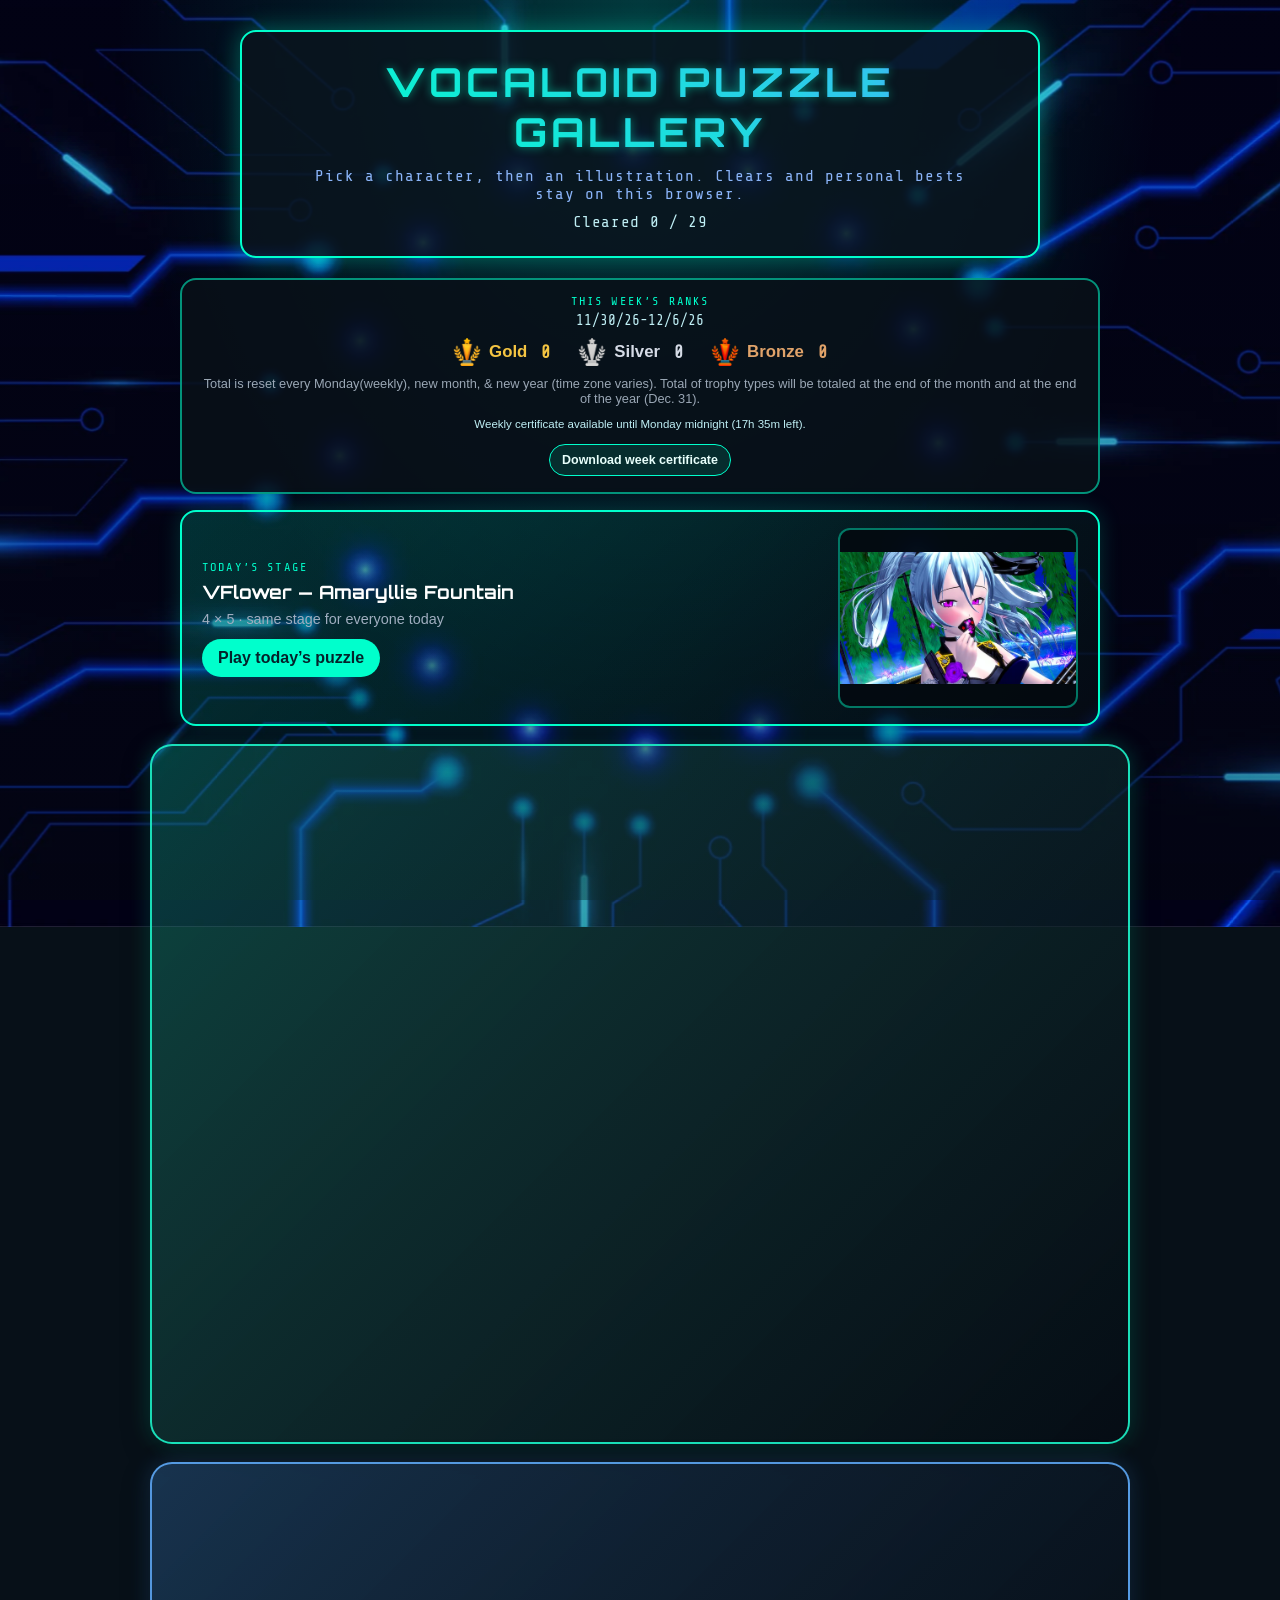
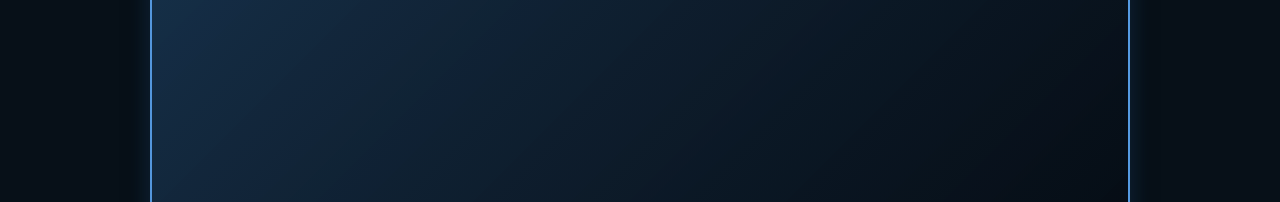
==== index.html @ 1010219e "Use square grid buttons and smaller inline rank trophies. Grid Settings is 3x3 through 8x8 only. Ran" ====
<!DOCTYPE html>
<html lang="en">
<head>
    <meta charset="UTF-8">
    <meta name="viewport" content="width=device-width, initial-scale=1.0">
    <title>Vocaloid Puzzle Gallery</title>
    <link rel="stylesheet" href="style_sheet.css?v=grid1">
    <link rel="preload" as="image" href="BG-themes/miku-original.webp">
    <link rel="preload" as="image" href="icons/trophy-gold.png">
</head>
<body class="gallery-page">
    <div id="bgImageLayerA" class="bg-image-layer active" style="background-image:url('BG-themes/miku-original.webp')"></div>
    <div id="bgImageLayerB" class="bg-image-layer"></div>
    <div class="bg-wash" aria-hidden="true"></div>


    <header>
        <h1>VOCALOID PUZZLE GALLERY</h1>
        <p>Pick a character, then an illustration. Clears and personal bests stay on this browser.</p>
        <p id="gallery-progress" class="gallery-progress">Cleared 0 / 29</p>
    </header>

    <section id="week-tally" class="week-tally" aria-label="This week's trophy collection">
        <p class="week-tally-kicker">This week’s ranks</p>
        <p id="week-tally-range" class="week-tally-range"></p>
        <ul class="week-tally-row">
            <li class="rank-row-gold"><img class="trophy-icon week-trophy" src="icons/trophy-gold.png?v=crop2" width="28" height="28" alt=""> Gold <strong id="week-gold">0</strong></li>
            <li class="rank-row-silver"><img class="trophy-icon week-trophy" src="icons/trophy-silver.png?v=crop2" width="28" height="28" alt=""> Silver <strong id="week-silver">0</strong></li>
            <li class="rank-row-bronze"><img class="trophy-icon week-trophy" src="icons/trophy-bronze.png?v=crop2" width="28" height="28" alt=""> Bronze <strong id="week-bronze">0</strong></li>
        </ul>
        <p class="week-tally-reset">Total is reset every Monday(weekly), new month, & new year (time zone varies). Total of trophy types will be totaled at the end of the month and at the end of the year (Dec. 31).</p>
        <div id="week-tally-notices" class="rank-notices"></div>
        <div id="week-tally-downloads" class="rank-downloads"></div>
    </section>

    <section id="daily-stage" class="daily-stage" aria-label="Today's featured puzzle">
        <div class="daily-copy">
            <p class="daily-kicker">Today’s stage</p>
            <h2 id="daily-title">Loading…</h2>
            <p id="daily-meta" class="daily-meta"></p>
            <a id="daily-play" class="daily-play" href="#">Play today’s puzzle</a>
        </div>
        <div class="daily-art-wrap">
            <img id="daily-art" class="daily-art" alt="Today’s featured illustration">
        </div>
    </section>

    <main class="character-roster">

        <article class="character-panel theme-miku-original">
            <div class="character-box miku-original-card">
                <div class="card-title">Hatsune Miku</div>
            </div>
            <div class="thumbnail-row">
                <a data-preview="previews/Hatsune-Miku__Hatsune-Miku-images__Cyber-Miku-Revamped2-1.webp" href="workspace_template.html?char=miku-original&puzzle=Cyber-Miku-Revamped2-1.jpg" class="thumb-link">
                    <img src="thumbs/Hatsune-Miku__Hatsune-Miku-images__Cyber-Miku-Revamped2-1.webp" loading="lazy" decoding="async" alt="Cyber Miku Bike" class="thumb-img">
                </a>
                <a data-preview="previews/Hatsune-Miku__Hatsune-Miku-images__Cyber_Miku-Weapon_Engage.webp" href="workspace_template.html?char=miku-original&puzzle=Cyber_Miku-Weapon_Engage.jpg" class="thumb-link">
                    <img src="thumbs/Hatsune-Miku__Hatsune-Miku-images__Cyber_Miku-Weapon_Engage.webp" loading="lazy" decoding="async" alt="Cyber Miku - Weapon Engage" class="thumb-img">
                </a>
                <a data-preview="previews/Hatsune-Miku__Hatsune-Miku-images__Miku_Witch.webp" href="workspace_template.html?char=miku-original&puzzle=Miku_Witch.jpg" class="thumb-link">
                    <img src="thumbs/Hatsune-Miku__Hatsune-Miku-images__Miku_Witch.webp" loading="lazy" decoding="async" alt="Witch Miku" class="thumb-img">
                </a>
                <a data-preview="previews/Hatsune-Miku__Hatsune-Miku-images__Miku-V!.webp" href="workspace_template.html?char=miku-original&puzzle=Miku-V!.jpg" class="thumb-link">
                    <img src="thumbs/Hatsune-Miku__Hatsune-Miku-images__Miku-V!.webp" loading="lazy" decoding="async" alt="Miku Cyber Life" class="thumb-img">
                </a>
                <a data-preview="previews/Hatsune-Miku__Hatsune-Miku-images__Miku-V2.webp" href="workspace_template.html?char=miku-original&puzzle=Miku-V2.jpg" class="thumb-link">
                    <img src="thumbs/Hatsune-Miku__Hatsune-Miku-images__Miku-V2.webp" loading="lazy" decoding="async" alt="Miku Hexagons" class="thumb-img">
                </a>
                <a data-preview="previews/Hatsune-Miku__Hatsune-Miku-images__Miku-Birthday-Cafe.webp" href="workspace_template.html?char=miku-original&puzzle=Miku-Birthday-Cafe.jpg" class="thumb-link">
                    <img src="thumbs/Hatsune-Miku__Hatsune-Miku-images__Miku-Birthday-Cafe.webp" loading="lazy" decoding="async" alt="Miku Birthday Cafe" class="thumb-img">
                </a>
                <a data-preview="previews/Hatsune-Miku__Hatsune-Miku-images__Miku-Birthday-Gifts.webp" href="workspace_template.html?char=miku-original&puzzle=Miku-Birthday-Gifts.jpg" class="thumb-link">
                    <img src="thumbs/Hatsune-Miku__Hatsune-Miku-images__Miku-Birthday-Gifts.webp" loading="lazy" decoding="async" alt="Miku Birthday Gifts" class="thumb-img">
                </a>
                <a data-preview="previews/Hatsune-Miku__Hatsune-Miku-images__Miku-Birthday-Message.webp" href="workspace_template.html?char=miku-original&puzzle=Miku-Birthday-Message.jpg" class="thumb-link">
                    <img src="thumbs/Hatsune-Miku__Hatsune-Miku-images__Miku-Birthday-Message.webp" loading="lazy" decoding="async" alt="Miku Birthday Message" class="thumb-img">
                </a>
                <a data-preview="previews/Hatsune-Miku__Hatsune-Miku-images__Miku-Beach-Trio.webp" href="workspace_template.html?char=miku-original&puzzle=Miku-Beach-Trio.jpg" class="thumb-link">
                    <img src="thumbs/Hatsune-Miku__Hatsune-Miku-images__Miku-Beach-Trio.webp" loading="lazy" decoding="async" alt="Miku Beach Trio" class="thumb-img">
                </a>
                <a data-preview="previews/Hatsune-Miku__Hatsune-Miku-images__Miku-Beach-Water.webp" href="workspace_template.html?char=miku-original&puzzle=Miku-Beach-Water.jpg" class="thumb-link">
                    <img src="thumbs/Hatsune-Miku__Hatsune-Miku-images__Miku-Beach-Water.webp" loading="lazy" decoding="async" alt="Miku Beach Water" class="thumb-img">
                </a>
            </div>
        </article>

        <article class="character-panel theme-miku-supreme">
            <div class="character-box miku-supreme-card">
                <div class="card-title">Supreme</div>
            </div>
            <div class="thumbnail-row">
                <a data-preview="previews/Hatsune-Miku__Supreme-images__Supreme-V3.webp" href="workspace_template.html?char=miku-supreme&puzzle=Supreme-V3.jpg" class="thumb-link">
                    <img src="thumbs/Hatsune-Miku__Supreme-images__Supreme-V3.webp" loading="lazy" decoding="async" alt="Supreme Dessert" class="thumb-img">
                </a>
                <a data-preview="previews/Hatsune-Miku__Supreme-images__Supreme-Swimsuit.webp" href="workspace_template.html?char=miku-supreme&puzzle=Supreme-Swimsuit.png" class="thumb-link">
                    <img src="thumbs/Hatsune-Miku__Supreme-images__Supreme-Swimsuit.webp" loading="lazy" decoding="async" alt="Supreme Swimsuit" class="thumb-img">
                </a>
                <a data-preview="previews/Hatsune-Miku__Supreme-images__Supreme-V1.webp" href="workspace_template.html?char=miku-supreme&puzzle=Supreme-V1.jpg" class="thumb-link">
                    <img src="thumbs/Hatsune-Miku__Supreme-images__Supreme-V1.webp" loading="lazy" decoding="async" alt="Supreme and Knight" class="thumb-img">
                </a>
                <a data-preview="previews/Hatsune-Miku__Supreme-images__Supreme-V2.webp" href="workspace_template.html?char=miku-supreme&puzzle=Supreme-V2.jpg" class="thumb-link">
                    <img src="thumbs/Hatsune-Miku__Supreme-images__Supreme-V2.webp" loading="lazy" decoding="async" alt="Supreme Palace" class="thumb-img">
                </a>
            </div>
        </article>

        <article class="character-panel theme-miku-honey">
            <div class="character-box miku-honey-card">
                <div class="card-title">Honey Whip</div>
            </div>
            <div class="thumbnail-row">
                <a data-preview="previews/Hatsune-Miku__Honey-Whip-images__Honey_Whip-1.webp" href="workspace_template.html?char=miku-honey&puzzle=Honey_Whip-1.png" class="thumb-link">
                    <img src="thumbs/Hatsune-Miku__Honey-Whip-images__Honey_Whip-1.webp" loading="lazy" decoding="async" alt="Honey Whip Tease" class="thumb-img">
                </a>
                <a data-preview="previews/Hatsune-Miku__Honey-Whip-images__Honey_Whip_Hot_Tub.webp" href="workspace_template.html?char=miku-honey&puzzle=Honey_Whip_Hot_Tub.jpg" class="thumb-link">
                    <img src="thumbs/Hatsune-Miku__Honey-Whip-images__Honey_Whip_Hot_Tub.webp" loading="lazy" decoding="async" alt="Honey Whip Hot Tub" class="thumb-img">
                </a>
                <a data-preview="previews/Hatsune-Miku__Honey-Whip-images__Honey_Whip-swimsuit.webp" href="workspace_template.html?char=miku-honey&puzzle=Honey_Whip-swimsuit.png" class="thumb-link">
                    <img src="thumbs/Hatsune-Miku__Honey-Whip-images__Honey_Whip-swimsuit.webp" loading="lazy" decoding="async" alt="Honey Whip Swimsuit" class="thumb-img">
                </a>
                <a data-preview="previews/Hatsune-Miku__Honey-Whip-images__Honey-Whip-V2.webp" href="workspace_template.html?char=miku-honey&puzzle=Honey-Whip-V2.jpg" class="thumb-link">
                    <img src="thumbs/Hatsune-Miku__Honey-Whip-images__Honey-Whip-V2.webp" loading="lazy" decoding="async" alt="Honey Whip Intro" class="thumb-img">
                </a>
                <a data-preview="previews/Hatsune-Miku__Honey-Whip-images__Honey-Whip-V4.webp" href="workspace_template.html?char=miku-honey&puzzle=Honey-Whip-V4.jpg" class="thumb-link">
                    <img src="thumbs/Hatsune-Miku__Honey-Whip-images__Honey-Whip-V4.webp" loading="lazy" decoding="async" alt="Honey Whip Leisure" class="thumb-img">
                </a>
            </div>
        </article>

        <article class="character-panel theme-miku-25ji">
            <div class="character-box miku-25ji-card">
                <div class="card-title">25-ji</div>
            </div>
            <div class="thumbnail-row">
                <a data-preview="previews/Hatsune-Miku__25-ji-images__25-ji-Miku-Moonlight-V1.webp" href="workspace_template.html?char=miku-25ji&puzzle=25-ji-Miku-Moonlight-V1.jpg" class="thumb-link">
                    <img src="thumbs/Hatsune-Miku__25-ji-images__25-ji-Miku-Moonlight-V1.webp" loading="lazy" decoding="async" alt="25-ji Miku - Moonlight" class="thumb-img">
                </a>
                <a data-preview="previews/Hatsune-Miku__25-ji-images__25-ji_Miku_soul_mistress.webp" href="workspace_template.html?char=miku-25ji&puzzle=25-ji_Miku_soul_mistress.jpg" class="thumb-link">
                    <img src="thumbs/Hatsune-Miku__25-ji-images__25-ji_Miku_soul_mistress.webp" loading="lazy" decoding="async" alt="25-ji Miku - Soul Mistress" class="thumb-img">
                </a>
                <a data-preview="previews/Hatsune-Miku__25-ji-images__25-jiMiku_Night-Water.webp" href="workspace_template.html?char=miku-25ji&puzzle=25-jiMiku_Night-Water.jpg" class="thumb-link">
                    <img src="thumbs/Hatsune-Miku__25-ji-images__25-jiMiku_Night-Water.webp" loading="lazy" decoding="async" alt="25-ji Miku - Night Water" class="thumb-img">
                </a>
                <a data-preview="previews/Hatsune-Miku__25-ji-images__25-ji-V1.webp" href="workspace_template.html?char=miku-25ji&puzzle=25-ji-V1.jpg" class="thumb-link">
                    <img src="thumbs/Hatsune-Miku__25-ji-images__25-ji-V1.webp" loading="lazy" decoding="async" alt="25-ji Miku - Mystic" class="thumb-img">
                </a>
                <a data-preview="previews/Hatsune-Miku__25-ji-images__25-ji-V2.webp" href="workspace_template.html?char=miku-25ji&puzzle=25-ji-V2.jpg" class="thumb-link">
                    <img src="thumbs/Hatsune-Miku__25-ji-images__25-ji-V2.webp" loading="lazy" decoding="async" alt="25-ji Miku - Time" class="thumb-img">
                </a>
            </div>
        </article>

        <article class="character-panel theme-vflower">
            <div class="character-box vflower-card">
                <div class="card-title">VFlower V3</div>
            </div>
            <div class="thumbnail-row">
                <a data-preview="previews/VFlower-V3__Black_Window_VFlower1.webp" href="workspace_template.html?char=vflower&puzzle=Black_Window_VFlower1.jpg" class="thumb-link">
                    <img src="thumbs/VFlower-V3__Black_Window_VFlower1.webp" loading="lazy" decoding="async" alt="VFlower V3 - Widow Lily 1" class="thumb-img">
                </a>
                <a data-preview="previews/VFlower-V3__Black_Window_VFlower2.webp" href="workspace_template.html?char=vflower&puzzle=Black_Window_VFlower2.jpg" class="thumb-link">
                    <img src="thumbs/VFlower-V3__Black_Window_VFlower2.webp" loading="lazy" decoding="async" alt="VFlower V3 - Widow Lily 2" class="thumb-img">
                </a>
                <a data-preview="previews/VFlower-V3__VFlower_Amaryllis_Fountain.webp" href="workspace_template.html?char=vflower&puzzle=VFlower_Amaryllis_Fountain.jpg" class="thumb-link">
                    <img src="thumbs/VFlower-V3__VFlower_Amaryllis_Fountain.webp" loading="lazy" decoding="async" alt="VFlower V3 - Amaryllis Fountain" class="thumb-img">
                </a>
                <a data-preview="previews/VFlower-V3__VFlower-V1.webp" href="workspace_template.html?char=vflower&puzzle=VFlower-V1.jpg" class="thumb-link">
                    <img src="thumbs/VFlower-V3__VFlower-V1.webp" loading="lazy" decoding="async" alt="VFlower V3 - Bloom Night" class="thumb-img">
                </a>
                <a data-preview="previews/VFlower-V3__VFlower-V2.webp" href="workspace_template.html?char=vflower&puzzle=VFlower-V2.jpg" class="thumb-link">
                    <img src="thumbs/VFlower-V3__VFlower-V2.webp" loading="lazy" decoding="async" alt="VFlower V3 - Guitar" class="thumb-img">
                </a>
            </div>
        </article>

    </main>
    <script src="records.js?v=grid1"></script>
    <script src="ambient.js?v=grid1"></script>
    <script src="gallery-preview.js?v=grid1" defer></script>
</body>
</html>
---- style_sheet.css ----
/* Import Theme Fonts from Google Fonts */
@import url('https://fonts.googleapis.com/css2?family=Orbitron:wght@700;900&family=Great+Vibes&family=Cinzel:wght@700;900&family=Metal+Mania&family=Share+Tech+Mono&display=swap');

:root {
    --ambient-color: #00ffcc;
    --ambient-color-soft: rgba(0, 255, 204, 0.22);
}

html {
    height: auto;
    overflow-y: auto;
}

body {
    margin: 0;
    padding: 0 0 40px 0;
    font-family: 'Segoe UI', Tahoma, Geneva, Verdana, sans-serif;
    background: #071018;
    display: flex;
    flex-direction: column;
    align-items: center;
    min-height: 100vh;
    color: #ffffff;
    overflow-x: hidden;
    overflow-y: auto;
    box-sizing: border-box;
    position: relative;
}

.bg-image-layer {
    position: fixed;
    inset: 0;
    z-index: -2;
    background-color: #071018;
    background-size: cover;
    background-position: center center;
    background-repeat: no-repeat;
    opacity: 0;
    transform: scale(1.06);
    transition: opacity 2.4s ease;
    pointer-events: none;
    will-change: opacity;
}

.bg-image-layer.active {
    opacity: 1;
}

.bg-wash {
    position: fixed;
    inset: 0;
    z-index: -1;
    pointer-events: none;
    background:
        radial-gradient(ellipse at 50% 0%, var(--ambient-color-soft) 0%, transparent 58%),
        linear-gradient(180deg, rgba(5, 10, 16, 0.18) 0%, rgba(5, 10, 16, 0.42) 100%);
    transition: background 2.4s ease;
}

@media (prefers-reduced-motion: reduce) {
    .bg-image-layer { transition: none; }
}

header, main, .daily-stage, .character-roster, .controls, .workspace-stage, .rank-panel, #puzzle-container, .week-tally {
    position: relative;
    z-index: 2;
}

/* Emoji Reset - Strips all parent gradients, shadows, and text effects */
.emoji, .plain-emoji {
    font-family: "Apple Color Emoji", "Segoe UI Emoji", "Segoe UI Symbol", "Noto Color Emoji", sans-serif !important;
    -webkit-text-fill-color: initial !important;
    color: initial !important;
    text-shadow: none !important;
    filter: none !important;
    background: none !important;
    -webkit-background-clip: initial !important;
    background-clip: initial !important;
    display: inline-block;
    vertical-align: middle;
}

/* Futuristic Header Container */
header {
    text-align: center;
    margin: 30px auto 10px;
    padding: 25px 50px;
    background: rgba(10, 20, 30, 0.85);
    border: 2px solid #00ffcc;
    border-radius: 16px;
    box-shadow: 0 0 25px rgba(0, 255, 204, 0.35);
    max-width: 800px;
    width: 85%;
    box-sizing: border-box;
}

header h1 {
    font-family: 'Orbitron', sans-serif;
    font-size: 2.5rem;
    letter-spacing: 4px;
    margin: 0 0 10px 0;
    background: linear-gradient(45deg, #00ffcc, #4da6ff);
    background-clip: text; /* standard property for compatibility */
    -webkit-background-clip: text;
    -webkit-text-fill-color: transparent;
    text-shadow: 0 0 10px rgba(0, 255, 204, 0.5);
}

header p {
    font-family: 'Share Tech Mono', monospace;
    font-size: 1rem;
    color: #8ab4f8;
    margin: 0;
    letter-spacing: 1px;
}

/* Character roster — stacked panels instead of the old dice formation */
.character-roster {
    display: flex;
    flex-direction: column;
    gap: 18px;
    width: min(980px, 94vw);
    padding: 12px 0 36px;
    box-sizing: border-box;
}

.character-panel {
    --theme-color: #00ffcc;
    display: grid;
    grid-template-columns: 240px minmax(0, 1fr);
    gap: 18px;
    align-items: center;
    padding: 14px 16px;
    border-radius: 22px;
    border: 2px solid color-mix(in srgb, var(--theme-color) 75%, #ffffff 10%);
    background:
        linear-gradient(135deg, color-mix(in srgb, var(--theme-color) 24%, transparent), rgba(6, 12, 20, 0.78));
    box-shadow: 0 8px 28px rgba(0, 0, 0, 0.35), 0 0 22px color-mix(in srgb, var(--theme-color) 22%, transparent);
    content-visibility: auto;
    contain-intrinsic-size: 180px;
}

.theme-miku-original { --theme-color: #00ffcc; }
.theme-miku-supreme { --theme-color: #4da6ff; }
.theme-miku-honey { --theme-color: #ff007f; }
.theme-miku-25ji { --theme-color: #ff00ff; }
.theme-vflower { --theme-color: #b266ff; }

/* Name banner — no hover dimming */
.character-box {
    width: 100%;
    height: 150px;
    border: 3px solid var(--glow-color, var(--theme-color));
    border-radius: 14px;
    display: flex;
    justify-content: center;
    align-items: center;
    position: relative;
    overflow: hidden;
    background-repeat: no-repeat;
    background-size: cover;
    background-position: center;
    box-shadow: 0 0 16px var(--glow-color, var(--theme-color));
    box-sizing: border-box;
}

.character-box::after {
    content: '';
    position: absolute;
    inset: 0;
    background: linear-gradient(180deg, rgba(0, 0, 0, 0.12) 0%, rgba(0, 0, 0, 0.38) 100%);
    z-index: 1;
    pointer-events: none;
}

/* Character Card Specific BG Images */
.miku-original-card {
    --glow-color: #00ffcc;
    background-image: url('BG-character-cards/Hatsune-Miku/Hatsune-Miku-card/futuristic-hub-bg.webp');
    background-size: cover;             
    background-position: center; 
}

.miku-supreme-card {
    --glow-color: #4da6ff;
    background-image: url('BG-character-cards/Hatsune-Miku/Supreme-card/studiopratisaad0-diamond-642131_640edit.webp');
    background-size: cover;
    background-position: center;
}

.miku-honey-card {
    --glow-color: #ff007f;
    background-image: url('BG-character-cards/Hatsune-Miku/Honey-Whip-card/geralt-arrangement-2801824_640-edit.webp');
    background-size: cover;
    background-position: center;
}

.miku-25ji-card {
    --glow-color: #ff00ff;
    background-image: url('BG-character-cards/Hatsune-Miku/25-ji-card/geralt-time-4728962_640.webp');
    background-size: cover;
    background-position: center;
}

.vflower-card {
    --glow-color: #9933ff;
    background-image: url('BG-character-cards/VFlower-V3/darkmoon_art-balcony-8865325_1280.webp');
    background-size: cover;
    background-position: center;
}

/* Thematic 3D Character Name Titles with custom Fonts & 2-toned Gradients */
.card-title {
    font-size: 2.1rem;
    z-index: 2;
    text-align: center;
    white-space: nowrap;
    color: #ffffff;
}


/* Hatsune Miku: Futuristic Font & Aqua/Cyan Gradient */
.miku-original-card .card-title {
    font-family: 'Orbitron', sans-serif;
    font-weight: 900;
    background: linear-gradient(180deg, #ffffff 30%, #a3fff2 100%);
    background-clip: text;
    -webkit-background-clip: text;
    -webkit-text-fill-color: transparent;
    text-shadow: 
        1px 1px 0px #0fa4c9, 
        3px 3px 0px #01473a, 
        0px 0px 15px rgba(0, 255, 204, 0.95),
        0px 0px 25px rgba(0, 255, 204, 0.5);
}

/* Honey Whip: Cutesy Readable Script & Hot Pink Gradient */
.miku-honey-card .card-title {
    font-family: 'Great Vibes', cursive;
    font-size: 2.4rem;
    font-weight: bold;
    background: linear-gradient(180deg, #ffffff 30%, #ff9ce6 100%);
    background-clip: text;
    -webkit-background-clip: text;
    -webkit-text-fill-color: transparent;
    text-shadow: 
        1px 1px 0px #b4068f, 
        3px 3px 0px #4d0026, 
        0px 0px 15px rgba(255, 0, 127, 0.95),
        0px 0px 25px rgba(255, 0, 127, 0.5);
}

/* Supreme: Royal Font & Regal Blue-Gold Hue Gradient */
.miku-supreme-card .card-title {
    font-family: 'Cinzel', serif;
    font-weight: 900;
    background: linear-gradient(180deg, #ffffff 30%, #b3d7ff 100%);
    background-clip: text;
    -webkit-background-clip: text;
    -webkit-text-fill-color: transparent;
    text-shadow: 
        1px 1px 0px #a30202, 
        3px 3px 0px #002244, 
        0px 0px 15px rgba(77, 166, 255, 0.95),
        0px 0px 25px rgba(77, 166, 255, 0.5);
}

/* 25-ji: Brightened and optimized for perfect dark-background readability */
.miku-25ji-card .card-title {
    font-family: 'Orbitron', sans-serif;
    font-weight: 900;
    font-size: 2.1rem;
    color: #ffffff; /* Failsafe color */
    background: linear-gradient(180deg, #ffffff 20%, #ffb3ff 100%);
    background-clip: text;
    -webkit-background-clip: text;
    -webkit-text-fill-color: transparent;
    text-shadow: 
        1px 1px 2px #d80c6b, 
        3px 3px 4px #100010, 
        0px 0px 18px rgba(255, 0, 255, 1),
        0px 0px 30px rgba(255, 0, 255, 0.6);
}

/* VFlower V3: Gothic & Intense Magenta-Violet Gradient */
.vflower-card .card-title {
    font-family: 'Metal Mania', serif;
    font-size: 2.3rem;
    background: linear-gradient(180deg, #ffffff 30%, #dfbfff 100%);
    background-clip: text;
    -webkit-background-clip: text;
    -webkit-text-fill-color: transparent;
    text-shadow: 
        1px 1px 0px #690659, 
        3px 3px 0px #300060, 
        0px 0px 15px rgba(153, 51, 255, 0.95),
        0px 0px 25px rgba(153, 51, 255, 0.5);
}

/* Horizontal Thumbnail Choice Track — wraps so puzzle picks are never clipped */
.thumbnail-row {
    display: flex;
    flex-direction: row;
    flex-wrap: wrap;
    gap: 10px;
    justify-content: flex-start;
    align-content: center;
    width: 100%;
    max-width: 100%;
    margin-top: 0;
    padding: 0;
    box-sizing: border-box;
}

.thumb-link {
    position: relative;
    display: inline-block;
    flex: 0 0 auto;
    width: 88px;
    height: 52px;
    border-radius: 8px;
    border: 2px solid rgba(255, 255, 255, 0.7);
    overflow: hidden;
    box-shadow: 0 4px 6px rgba(0,0,0,0.3);
    transition: transform 0.2s cubic-bezier(0.175, 0.885, 0.32, 1.275), border-color 0.2s;
    box-sizing: border-box;
}

.thumb-link:hover {
    transform: scale(1.06);
    border-color: #ffffff;
    box-shadow: 0 6px 12px rgba(255, 255, 255, 0.4);
}

.thumb-img {
    width: 100%;
    height: 100%;
    object-fit: cover;
    display: block;
}

/* Gallery Hover Pop Preview Window — window matches image aspect, no letterbox */
.hover-preview-pop {
    position: fixed;
    width: auto;
    height: auto;
    padding: 0;
    overflow: hidden;
    background: #0b141c;
    border: 2px solid var(--theme-color, #ff69b4);
    border-radius: 10px;
    box-shadow: 0 8px 22px rgba(0, 0, 0, 0.72);
    pointer-events: none;
    opacity: 0;
    transition: opacity 0.12s ease;
    z-index: 1000;
}

.hover-preview-pop img {
    display: block;
    width: auto;
    height: auto;
    max-width: 268px;
    max-height: 200px;
    object-fit: contain;
}

/* Game Interface Page Controls */
.controls {
    margin: 10px auto 25px;
    display: flex;
    align-items: center;
    gap: 12px;
    flex-wrap: wrap;
    justify-content: center;
    max-width: 900px;
}

.size-btn, .back-btn {
    background: rgba(32, 43, 54, 0.85);
    border: 2px solid rgba(255, 255, 255, 0.3);
    padding: 10px 20px;
    border-radius: 20px;
    cursor: pointer;
    font-weight: bold;
    text-decoration: none;
    color: #fff;
    transition: background-color 0.2s, border-color 0.2s, color 0.2s, transform 0.1s;
}

.size-btn:hover, .back-btn:hover {
    background: #ffffff;
    border-color: #ffffff;
    color: #111a22;
    transform: translateY(-1px);
}

.size-btn:disabled {
    opacity: 0.45;
    cursor: default;
    transform: none;
    background: rgba(32, 43, 54, 0.85);
    border-color: rgba(255, 255, 255, 0.3);
    color: #fff;
}

/* Dynamic Live Timer stopwatch formatting banner */
.timer-banner {
    background: rgba(32, 43, 54, 0.85);
    border: 2px solid var(--modal-theme-color, #ff69b4);
    box-shadow: 0 0 10px var(--modal-theme-color, rgba(255,105,180,0.3));
    color: white;
    padding: 9px 18px;
    border-radius: 20px;
    font-weight: bold;
    font-family: 'Courier New', Courier, monospace;
    font-size: 1.1rem;
    letter-spacing: 1px;
    min-width: 110px;
    text-align: center;
}

/* Immersive Puzzle Workspace Board Wrapper */
.workspace-stage {
    display: grid;
    grid-template-columns: 300px minmax(0, auto) 300px;
    justify-content: center;
    justify-items: stretch;
    align-items: start;
    column-gap: 56px;
    width: min(1320px, 98vw);
    margin: 8px auto 24px;
    position: relative;
    z-index: 2;
    box-sizing: border-box;
}

.rank-panel {
    width: 300px;
    max-width: 300px;
    background: rgba(8, 16, 24, 0.92);
    border: 2px solid var(--modal-theme-color, #00ffcc);
    border-radius: 16px;
    padding: 18px 16px 18px;
    box-shadow: 0 8px 24px rgba(0, 0, 0, 0.45);
    box-sizing: border-box;
    grid-column: 1;
}

.rank-panel h2 {
    margin: 0 0 6px;
    font-family: 'Orbitron', sans-serif;
    font-size: 1.18rem;
    letter-spacing: 1px;
    color: #fff;
    text-align: center;
}

.rank-grid-label {
    margin: 0 0 12px;
    text-align: center;
    font-family: 'Share Tech Mono', monospace;
    font-size: 0.84rem;
    color: #a0aec0;
}

.rank-tally {
    list-style: none;
    margin: 0;
    padding: 0;
}

.rank-tally-row {
    display: grid;
    grid-template-columns: 28px 1fr auto;
    align-items: center;
    gap: 8px;
    padding: 10px 6px;
    border-bottom: 1px solid rgba(255, 255, 255, 0.08);
    font-weight: 700;
}

.rank-tally-label { text-align: left; }
.rank-tally-count {
    font-family: 'Share Tech Mono', monospace;
    font-size: 1.05rem;
}

.rank-table {
    width: 100%;
    border-collapse: collapse;
    font-size: 0.86rem;
}

.rank-table th,
.rank-table td {
    padding: 8px 6px;
    border-bottom: 1px solid rgba(255, 255, 255, 0.08);
    text-align: center;
    vertical-align: middle;
}

.rank-table thead th {
    font-size: 0.7rem;
    letter-spacing: 0.6px;
    text-transform: uppercase;
    color: #8ab4f8;
    font-weight: 700;
}

.rank-table tbody th {
    text-align: left;
    font-weight: 700;
    white-space: nowrap;
}

.rank-table tbody td {
    font-family: 'Share Tech Mono', monospace;
    font-size: 0.92rem;
    font-weight: 700;
}

.rank-table tbody th img,
.rank-table tbody th .trophy-icon {
    margin-right: 6px;
    margin-left: 0;
    vertical-align: middle;
}

.trophy-icon {
    display: inline-block;
    vertical-align: middle;
    object-fit: contain;
    width: 1.35em;
    height: 1.35em;
    background: transparent;
}

.rank-row-gold, .rank-row-gold th, .rank-row-gold td { color: #f5c542; }
.rank-row-silver, .rank-row-silver th, .rank-row-silver td { color: #d5dbe6; }
.rank-row-bronze, .rank-row-bronze th, .rank-row-bronze td { color: #e0a36a; }

.rank-note {
    margin: 12px 0 0;
    font-size: 0.72rem;
    line-height: 1.45;
    color: #9aa7b5;
}

.rank-notices {
    margin-top: 10px;
    font-size: 0.72rem;
    line-height: 1.4;
    color: #bfeff5;
}
.rank-notices p { margin: 0 0 6px; }

.rank-downloads {
    display: flex;
    flex-direction: column;
    gap: 8px;
    margin-top: 12px;
}

.rank-dl-btn {
    background: rgba(0, 255, 204, 0.12);
    border: 1px solid var(--modal-theme-color, #00ffcc);
    color: #e8fffb;
    border-radius: 999px;
    padding: 8px 12px;
    font-weight: 700;
    cursor: pointer;
    font-size: 0.78rem;
}
.rank-dl-btn:hover { filter: brightness(1.12); }

#puzzle-container {
    position: relative;
    background: #2c3e50;
    border: 4px solid #1a252f;
    border-radius: 12px;
    overflow: hidden;
    margin: 0 auto;
    grid-column: 2;
    justify-self: center;
    box-shadow: 0 10px 35px rgba(0, 0, 0, 0.6);
}

@media screen and (max-width: 980px) {
    .workspace-stage {
        display: flex;
        flex-direction: column;
        align-items: center;
        justify-content: flex-start;
        gap: 22px;
        width: min(640px, 96vw);
        column-gap: 0;
    }
    #puzzle-container {
        order: 1;
        grid-column: auto;
    }
    .rank-panel {
        order: 2;
        width: min(520px, 92vw);
        max-width: min(520px, 92vw);
        grid-column: auto;
    }
}

/* Square Sliding puzzle tiles with smooth transitions */
.puzzle-piece {
    position: absolute;
    cursor: pointer;
    touch-action: none;
    will-change: left, top;
    box-sizing: border-box;
    border: 1.5px solid rgba(26, 37, 47, 0.75);
    border-radius: 6px;
    
    /* Sliding Animations */
    transition: left 0.18s cubic-bezier(0.25, 1, 0.5, 1), top 0.18s cubic-bezier(0.25, 1, 0.5, 1), opacity 0.2s;
    
    /* 3D Bevel Edge Effect */
    filter: 
        drop-shadow(1px 1.5px 0.5px rgba(255, 255, 255, 0.3)) 
        drop-shadow(-1px -1px 0.5px rgba(0, 0, 0, 0.5))
        drop-shadow(2px 3px 5px rgba(0, 0, 0, 0.3));
}

.puzzle-piece:active {
    filter: 
        drop-shadow(1px 1px 0.5px rgba(255, 255, 255, 0.2)) 
        drop-shadow(-1px -1px 0.5px rgba(0, 0, 0, 0.6));
}

/*Clean numerical overlays displayed upon clicking "Hint" (With Perfect Center Alignment) */ 
.tile-hint-number { 
position: absolute; 
top: 50%; 
left: 50%; 
transform: translate(-50%, -50%); 
background: rgba(17, 26, 34, 0.95); 
border: 2.5px solid var(--modal-theme-color, #00ffcc); 
color: #ffffff; 
font-size: 1.4rem; 
font-weight: 900; 
width: 40px; 
height: 40px; 
border-radius: 50%;

/* Perfect Center Grid Alignment */
display: inline-grid;
place-items: center;
align-content: center;
justify-content: center;
text-align: center;

/* Corrects text shift artifacts across different font engines */
line-height: 0; 
padding: 0;
margin: 0;
box-sizing: border-box;
box-shadow: 0 0 12px var(--modal-theme-color, rgba(0, 255, 204, 0.65));
pointer-events: none;
z-index: 10;
}
/* == Accessible Keyboard Focus Rings and Button Resets for Dynamic Grid Elements == */
button:focus-visible, a:focus-visible, input:focus-visible { 
outline: 3px solid var(--modal-theme-color, #00ffcc); 
outline-offset: 3px; 
box-shadow: 0 0 12px var(--modal-theme-color, rgba(0, 255, 204, 0.85)); 
}

/* Specific reset when the .puzzle-piece is generated as a <button> element */ 
button.puzzle-piece { background-color: transparent; 
padding: 0; 
margin: 0; 
font-family: inherit; 
color: inherit; 
text-align: inherit; }
button.puzzle-piece:focus-visible { 
outline-offset: -3px; 
/* Keeps the focus glow contained precisely inside the tile boundaries */ 
box-shadow: inset 0 0 15px var(--modal-theme-color, #00ffcc); 
}

/* Custom Interactive Modals (Popup Overlays) */
.modal-overlay {
    position: fixed;
    top: 0;
    left: 0;
    width: 100vw;
    height: 100vh;
    background: rgba(0, 0, 0, 0.8);
    display: flex;
    justify-content: center;
    align-items: center;
    z-index: 100000;
    opacity: 0;
    pointer-events: none;
    transition: opacity 0.3s ease-in-out;
    backdrop-filter: none;
}

.modal-overlay.show {
    opacity: 1;
    pointer-events: auto;
}

.modal-card {
    background: #202b36;
    border: 3px solid var(--modal-theme-color, #00ffcc);
    border-radius: 16px;
    padding: 30px;
    width: 440px;
    max-width: 90%;
    box-shadow: 0 0 25px var(--modal-theme-color, rgba(0, 255, 204, 0.4));
    color: white;
    text-align: center;
    transform: scale(0.85);
    transition: transform 0.3s ease-out;
}

.modal-overlay.show .modal-card {
    transform: scale(1);
}

.modal-card h2 {
    margin-top: 0;
    font-size: 1.8rem;
    color: #fff;
    text-shadow: 0 0 10px var(--modal-theme-color, #00ffcc);
}

.modal-card p {
    font-size: 1rem;
    line-height: 1.5;
    color: #e0e0e0;
    margin: 15px 0 25px;
}

.modal-card input[type="number"] {
    width: 100%;
    box-sizing: border-box;
    padding: 12px;
    border-radius: 8px;
    border: 2px solid #4a5c6e;
    background: #111a22;
    color: white;
    font-size: 1.2rem;
    font-weight: bold;
    text-align: center;
    outline: none;
    transition: border-color 0.2s;
    margin-bottom: 25px;
}

.modal-card input[type="number"]:focus {
    border-color: var(--modal-theme-color, #00ffcc);
}

.grid-size-picker {
    display: grid;
    grid-template-columns: repeat(3, minmax(0, 1fr));
    gap: 12px;
    margin: 4px 0 22px;
}

.grid-size-btn {
    aspect-ratio: 1;
    width: 100%;
    min-height: 68px;
    border-radius: 16px;
    border: 2px solid rgba(0, 255, 204, 0.32);
    background: #101820;
    color: #e8f7f4;
    font-family: 'Share Tech Mono', monospace;
    font-size: clamp(1rem, 3.4vw, 1.2rem);
    font-weight: 800;
    letter-spacing: 0.04em;
    cursor: pointer;
    transition: background 0.15s ease, border-color 0.15s ease, color 0.15s ease, transform 0.1s ease;
}

.grid-size-btn:hover {
    border-color: var(--modal-theme-color, #00ffcc);
    color: #fff;
}

.grid-size-btn:focus-visible {
    outline: 2px solid var(--modal-theme-color, #00ffcc);
    outline-offset: 2px;
}

.grid-size-btn.is-selected,
.grid-size-btn[aria-pressed="true"] {
    background: var(--modal-theme-color, #00ffcc);
    color: #04222a;
    border-color: var(--modal-theme-color, #00ffcc);
    box-shadow: 0 0 16px rgba(0, 255, 204, 0.28);
}

.grid-size-btn:active {
    transform: scale(0.97);
}

.modal-actions {
    display: flex;
    gap: 15px;
    justify-content: center;
    flex-wrap: wrap;
}

.modal-btn {
    flex: 1;
    min-width: 110px;
    border: none;
    padding: 12px 20px;
    border-radius: 25px;
    font-size: 1rem;
    font-weight: bold;
    cursor: pointer;
    transition: background 0.2s, transform 0.1s;
    outline: none;
}

.modal-btn:active {
    transform: scale(0.97);
}

.modal-btn.confirm {
    background: var(--modal-theme-color, #00ffcc);
    color: #111a22;
}

.modal-btn.confirm:hover {
    background: white;
    color: #111a22;
}

.modal-btn.cancel {
    background: #34495e;
    color: white;
}

.modal-btn.cancel:hover {
    background: #4e6a85;
}

.modal-btn.retry {
    background: #e74c3c;
    color: white;
}

.modal-btn.retry:hover {
    background: #ff6b5b;
}

/* Victory Social Sharing Strip */
.social-share-strip {
    margin-top: 25px;
    padding-top: 20px;
    border-top: 1px dashed rgba(255,255,255,0.15);
}

.social-share-strip h3 {
    font-size: 1rem;
    color: #fff;
    margin-bottom: 12px;
    letter-spacing: 0.5px;
}

.social-buttons {
    display: flex;
    justify-content: center;
    gap: 10px;
}

.share-btn {
    text-decoration: none;
    padding: 8px 16px;
    border-radius: 20px;
    font-size: 0.85rem;
    font-weight: bold;
    color: white;
    display: flex;
    align-items: center;
    gap: 6px;
    transition: transform 0.2s, filter 0.2s;
}

.share-btn:hover {
    transform: translateY(-2px);
    filter: brightness(1.15);
}

.share-btn.fb { background-color: #1877f2; }
.share-btn.tw { background-color: #1da1f2; }
.share-btn.ig { background-color: #e1306c; }

/* In-App Toast Container */
.toast-container {
    position: fixed;
    bottom: -80px;
    left: 50%;
    transform: translateX(-50%);
    background: rgba(32, 43, 54, 0.95);
    border: 2px solid var(--modal-theme-color, #ff69b4);
    box-shadow: 0 4px 20px rgba(0, 0, 0, 0.6);
    color: #fff;
    padding: 14px 24px;
    border-radius: 30px;
    font-weight: 600;
    font-size: 0.95rem;
    z-index: 200000;
    transition: bottom 0.4s cubic-bezier(0.175, 0.885, 0.32, 1.275);
    text-align: center;
    pointer-events: none;
    max-width: 90%;
}

.toast-container.show {
    bottom: 30px;
}

/* Particle Systems */
.particle {
    position: absolute;
    pointer-events: none;
    border-radius: 50%;
    animation: floatOut 0.6s ease-out forwards;
    z-index: 2000;
}

@keyframes floatOut {
    0% { transform: translate(0, 0) scale(1); opacity: 1; }
    100% { transform: translate(var(--dx), var(--dy)) scale(0); opacity: 0; }
}

/* ==========================================================================
   Responsive gallery — tuned for itch.io embeds (e.g. 1280×720) and smaller
   ========================================================================== */

@media screen and (max-width: 900px) {
    .character-panel {
        grid-template-columns: 1fr;
        max-width: 520px;
        margin: 0 auto;
        width: 100%;
    }
    .character-box {
        height: 130px;
    }
    .thumbnail-row {
        justify-content: center;
    }
    header {
        margin-top: 16px;
        padding: 16px 20px;
        width: 92%;
    }
    header h1 {
        font-size: 1.9rem;
        letter-spacing: 2px;
    }
}

@media screen and (max-width: 700px) {
    .character-roster {
        width: 94vw;
        gap: 14px;
    }
    .character-box {
        height: 120px;
    }
    .card-title {
        font-size: 1.5rem;
        white-space: normal;
        padding: 0 6px;
    }
    .miku-honey-card .card-title {
        font-size: 2rem;
    }
    .thumb-link {
        width: 72px;
        height: 44px;
    }
}

@media screen and (max-height: 800px) {
    header {
        margin: 14px auto 6px;
        padding: 14px 24px;
    }
    header h1 {
        font-size: 1.8rem;
        margin-bottom: 4px;
    }
    header p {
        font-size: 0.9rem;
    }
    .character-roster {
        padding-top: 8px;
        padding-bottom: 24px;
    }
}

/* 🏆 Dynamic Canvas Certificate Styling Extension 🏆 */
.generated-cert-container {
    background: #111a22;
    border-radius: 12px;
    padding: 10px;
    border: 1px solid rgba(255, 255, 255, 0.1);
    box-shadow: inset 0 0 10px rgba(0,0,0,0.8);
    max-width: 100%;
}

/* Keep preview inside the modal — never stretched, never taller than ~55vh */
.cert-image-preview {
    display: block;
    width: auto;
    max-width: 100%;
    max-height: 55vh;
    height: auto;
    margin: 0 auto 12px auto;
    border-radius: 8px;
    border: 1px solid var(--modal-theme-color);
    object-fit: contain;
}

.cert-actions {
    display: flex;
    gap: 10px;
    justify-content: center;
    margin-top: 5px;
    flex-wrap: wrap;
}

/* Victory modal: scroll if needed, constrained width */
#victory-modal-card {
    max-height: 90vh;
    overflow-y: auto;
    width: min(560px, 95vw) !important;
}

/* ---- Daily stage + gallery progress ---- */
.gallery-progress {
    margin: 10px 0 0;
    font-family: 'Share Tech Mono', monospace;
    letter-spacing: 0.04em;
    color: #bfeff5;
}

.week-tally {
    width: min(920px, 92vw);
    margin: 10px auto 8px;
    background: rgba(8, 16, 24, 0.88);
    border: 2px solid rgba(0, 255, 204, 0.55);
    border-radius: 16px;
    padding: 14px 18px 16px;
    box-sizing: border-box;
    text-align: center;
}

.week-tally-kicker {
    margin: 0;
    font-size: 0.75rem;
    letter-spacing: 0.18em;
    text-transform: uppercase;
    color: #00ffcc;
    font-family: 'Share Tech Mono', monospace;
}

.week-tally-range {
    margin: 4px 0 10px;
    color: #bfeff5;
    font-family: 'Share Tech Mono', monospace;
    font-size: 0.9rem;
}

.week-tally-row {
    list-style: none;
    display: flex;
    justify-content: center;
    gap: 28px;
    margin: 0;
    padding: 0;
    flex-wrap: wrap;
    font-weight: 800;
    font-size: 1.05rem;
}

.week-tally-row strong {
    font-family: 'Share Tech Mono', monospace;
    margin-left: 6px;
}

.week-tally-row li {
    display: flex;
    align-items: center;
    gap: 8px;
}

.week-trophy,
.week-tally-row .trophy-icon {
    width: 28px;
    height: 28px;
    margin: 0;
}

.week-emoji { margin-right: 4px; }

.week-tally-reset {
    margin: 10px 0 0;
    color: #9aa7b5;
    font-size: 0.8rem;
}

.week-tally .rank-downloads {
    flex-direction: row;
    flex-wrap: wrap;
    justify-content: center;
}

.daily-stage {
    width: min(920px, 92vw);
    margin: 8px auto 6px;
    display: grid;
    grid-template-columns: 1fr minmax(160px, 240px);
    gap: 18px;
    align-items: center;
    background:
        linear-gradient(135deg, rgba(0, 255, 204, 0.18), rgba(6, 12, 20, 0.82));
    border: 2px solid #00ffcc;
    border-radius: 16px;
    padding: 16px 20px;
    box-sizing: border-box;
    box-shadow: 0 0 22px rgba(0, 255, 204, 0.18);
}

.daily-kicker {
    margin: 0;
    font-size: 0.75rem;
    letter-spacing: 0.18em;
    text-transform: uppercase;
    color: #00ffcc;
    font-family: 'Share Tech Mono', monospace;
}

.daily-stage h2 {
    margin: 6px 0 8px;
    font-family: 'Orbitron', sans-serif;
    font-size: 1.15rem;
}

.daily-meta {
    margin: 0 0 12px;
    color: #a0aec0;
    font-size: 0.9rem;
}

.daily-play {
    display: inline-block;
    background: #00ffcc;
    color: #04222a;
    font-weight: 800;
    text-decoration: none;
    padding: 10px 16px;
    border-radius: 999px;
}

.daily-play:hover { filter: brightness(1.08); }

.daily-art-wrap {
    width: 100%;
    max-width: 240px;
    height: 180px;
    margin-left: auto;
    border-radius: 12px;
    overflow: hidden;
    border: 2px solid rgba(0,255,204,0.45);
    background: rgba(4, 10, 16, 0.85);
    display: flex;
    align-items: center;
    justify-content: center;
    box-sizing: border-box;
}

.daily-art {
    display: block;
    max-width: 100%;
    max-height: 100%;
    width: auto;
    height: auto;
    object-fit: contain;
    object-position: center;
}

.daily-stage.is-cleared {
    border-color: #ffd76a;
    box-shadow: 0 0 18px rgba(255, 215, 106, 0.2);
}

.thumb-link.is-cleared {
    border-color: #ffd76a;
}

.thumb-badge,
.thumb-pb {
    position: absolute;
    left: 0;
    right: 0;
    z-index: 2;
    pointer-events: none;
    text-align: center;
    font-size: 9px;
    line-height: 1.1;
    color: #ffd76a;
    text-shadow: 0 1px 2px #000;
    background: rgba(0,0,0,0.55);
}

.thumb-badge { top: 0; letter-spacing: 1px; }
.thumb-pb { bottom: 0; color: #e2e8f0; font-family: 'Share Tech Mono', monospace; }

.star-rank {
    display: inline-flex;
    align-items: center;
    gap: 5px;
    color: #ffd76a;
    letter-spacing: 1px;
    line-height: 1;
}

.victory-rank-line {
    display: inline-flex;
    align-items: center;
    justify-content: center;
    gap: 8px;
    margin-top: 6px;
    line-height: 1;
}

.star-rank .trophy-icon {
    width: 1em;
    height: 1em;
    margin: 0;
    flex-shrink: 0;
}

.thumb-badge .trophy-icon {
    width: 14px;
    height: 14px;
    margin: 2px 0 0;
}

.peek-overlay {
    position: fixed;
    inset: 0;
    display: flex;
    flex-direction: column;
    align-items: center;
    justify-content: center;
    background: rgba(4, 8, 14, 0.72);
    z-index: 120000;
    opacity: 0;
    pointer-events: none;
    transition: opacity 0.18s ease;
}

.peek-overlay.show {
    opacity: 1;
    pointer-events: none;
}

.peek-overlay img {
    max-width: min(88vw, 720px);
    max-height: 70vh;
    object-fit: contain;
    border: 3px solid var(--modal-theme-color, #00ffcc);
    border-radius: 12px;
    box-shadow: 0 12px 40px rgba(0,0,0,0.55);
}

.peek-caption {
    margin: 10px 0 0;
    font-family: 'Share Tech Mono', monospace;
    color: #e2e8f0;
}

.name-picker-overlay {
    z-index: 110000;
    background: rgba(4, 8, 14, 0.86);
}

.name-picker-card {
    width: min(540px, 94vw);
    background: #0a1218;
    border: 2px solid #00ffcc;
    border-radius: 20px;
    padding: 28px 22px 22px;
    box-shadow: 0 0 28px rgba(0, 255, 204, 0.22), 0 0 46px rgba(255, 77, 154, 0.14);
    text-align: center;
}

.name-picker-kicker {
    margin: 0 0 6px;
    letter-spacing: 0.22em;
    text-transform: uppercase;
    color: #00ffcc;
    font-family: 'Share Tech Mono', monospace;
    font-size: 0.72rem;
}

.name-picker-card h2 {
    margin: 0;
    font-family: 'Orbitron', sans-serif;
    font-size: clamp(1.35rem, 4vw, 1.8rem);
    color: #fff;
}

.name-picker-desc {
    margin: 10px auto 8px;
    max-width: 38ch;
    color: #b7c5d0;
    font-size: 0.92rem;
    line-height: 1.45;
}

.name-picker-preview {
    margin: 4px 0 16px;
    font-family: 'Orbitron', sans-serif;
    font-size: clamp(1.15rem, 3.6vw, 1.55rem);
    color: #ff4d9a;
    letter-spacing: 0.04em;
    text-shadow: 0 0 16px rgba(255, 77, 154, 0.45);
    min-height: 1.4em;
}

.name-picker-slots {
    display: grid;
    grid-template-columns: repeat(3, minmax(0, 1fr));
    gap: 10px;
    margin: 0 0 18px;
}

.name-slot {
    display: flex;
    flex-direction: column;
    align-items: center;
    justify-content: flex-start;
    gap: 6px;
    min-height: 132px;
    padding: 12px 8px 10px;
    background: #101a24;
    border: 1px solid rgba(0, 255, 204, 0.3);
    border-radius: 12px;
    color: #e8f7f4;
    cursor: pointer;
    font: inherit;
    overflow: hidden;
    transition: border-color 0.18s ease, box-shadow 0.18s ease, background 0.18s ease, transform 0.12s ease;
}

.name-slot:hover {
    border-color: #00ffcc;
}

.name-slot:focus-visible {
    outline: 2px solid #ff4d9a;
    outline-offset: 2px;
}

.name-slot.is-locked {
    background: #16101a;
    border-color: #ff4d9a;
    box-shadow: inset 0 0 0 1px rgba(255, 77, 154, 0.45);
}

.name-slot-label {
    font-family: 'Share Tech Mono', monospace;
    font-size: 0.68rem;
    letter-spacing: 0.12em;
    text-transform: uppercase;
    color: #7fd9cc;
}

.name-slot-word {
    font-weight: 800;
    font-size: 0.95rem;
    line-height: 1.2;
    word-break: break-word;
    color: #fff;
}

.name-slot-lock {
    font-size: 0.7rem;
    color: #9aa7b5;
}

.name-slot.is-locked .name-slot-lock {
    color: #ff4d9a;
}

.name-slot-reroll {
    display: inline-flex;
    align-items: center;
    justify-content: center;
    min-height: 32px;
    padding: 4px 10px;
    border-radius: 999px;
    border: 1px solid rgba(0, 255, 204, 0.45);
    color: #00ffcc;
    font-size: 0.72rem;
    font-weight: 700;
    font-family: inherit;
    background: transparent;
    cursor: pointer;
    white-space: nowrap;
}

.name-slot-reroll:hover {
    background: rgba(0, 255, 204, 0.12);
}

.name-slot.is-locked .name-slot-reroll {
    opacity: 0.35;
    pointer-events: none;
}

.name-picker-actions {
    display: flex;
    gap: 12px;
    justify-content: center;
    flex-wrap: wrap;
}

.name-reroll {
    background: transparent;
    border: 2px solid #00ffcc;
    color: #00ffcc;
}

.name-reroll:hover {
    background: rgba(0, 255, 204, 0.12);
    color: #fff;
}

.name-submit {
    background: #ff4d9a;
    color: #140814;
}

.name-submit:hover {
    background: #ff79b5;
    color: #140814;
}

@media screen and (max-width: 700px) {
    .daily-stage {
        grid-template-columns: 1fr;
        width: 92%;
    }
    .daily-art-wrap {
        max-width: 100%;
        width: 100%;
        height: 220px;
        margin: 0 auto;
    }
    .grid-size-btn {
        min-height: 60px;
        border-radius: 14px;
    }
    .name-picker-card {
        width: min(520px, 94vw);
        padding: 22px 14px 16px;
        border-radius: 16px;
    }
    .name-picker-slots {
        grid-template-columns: 1fr;
        gap: 8px;
    }
    .name-slot {
        min-height: 72px;
        flex-direction: row;
        flex-wrap: wrap;
        justify-content: space-between;
        align-items: center;
        padding: 10px 12px;
        border-radius: 10px;
    }
    .name-slot-label {
        width: 100%;
        text-align: left;
    }
    .name-slot-word {
        font-size: 1.05rem;
    }
    .name-picker-actions {
        flex-direction: column;
    }
    .name-picker-actions .modal-btn {
        width: 100%;
        min-height: 44px;
    }
}
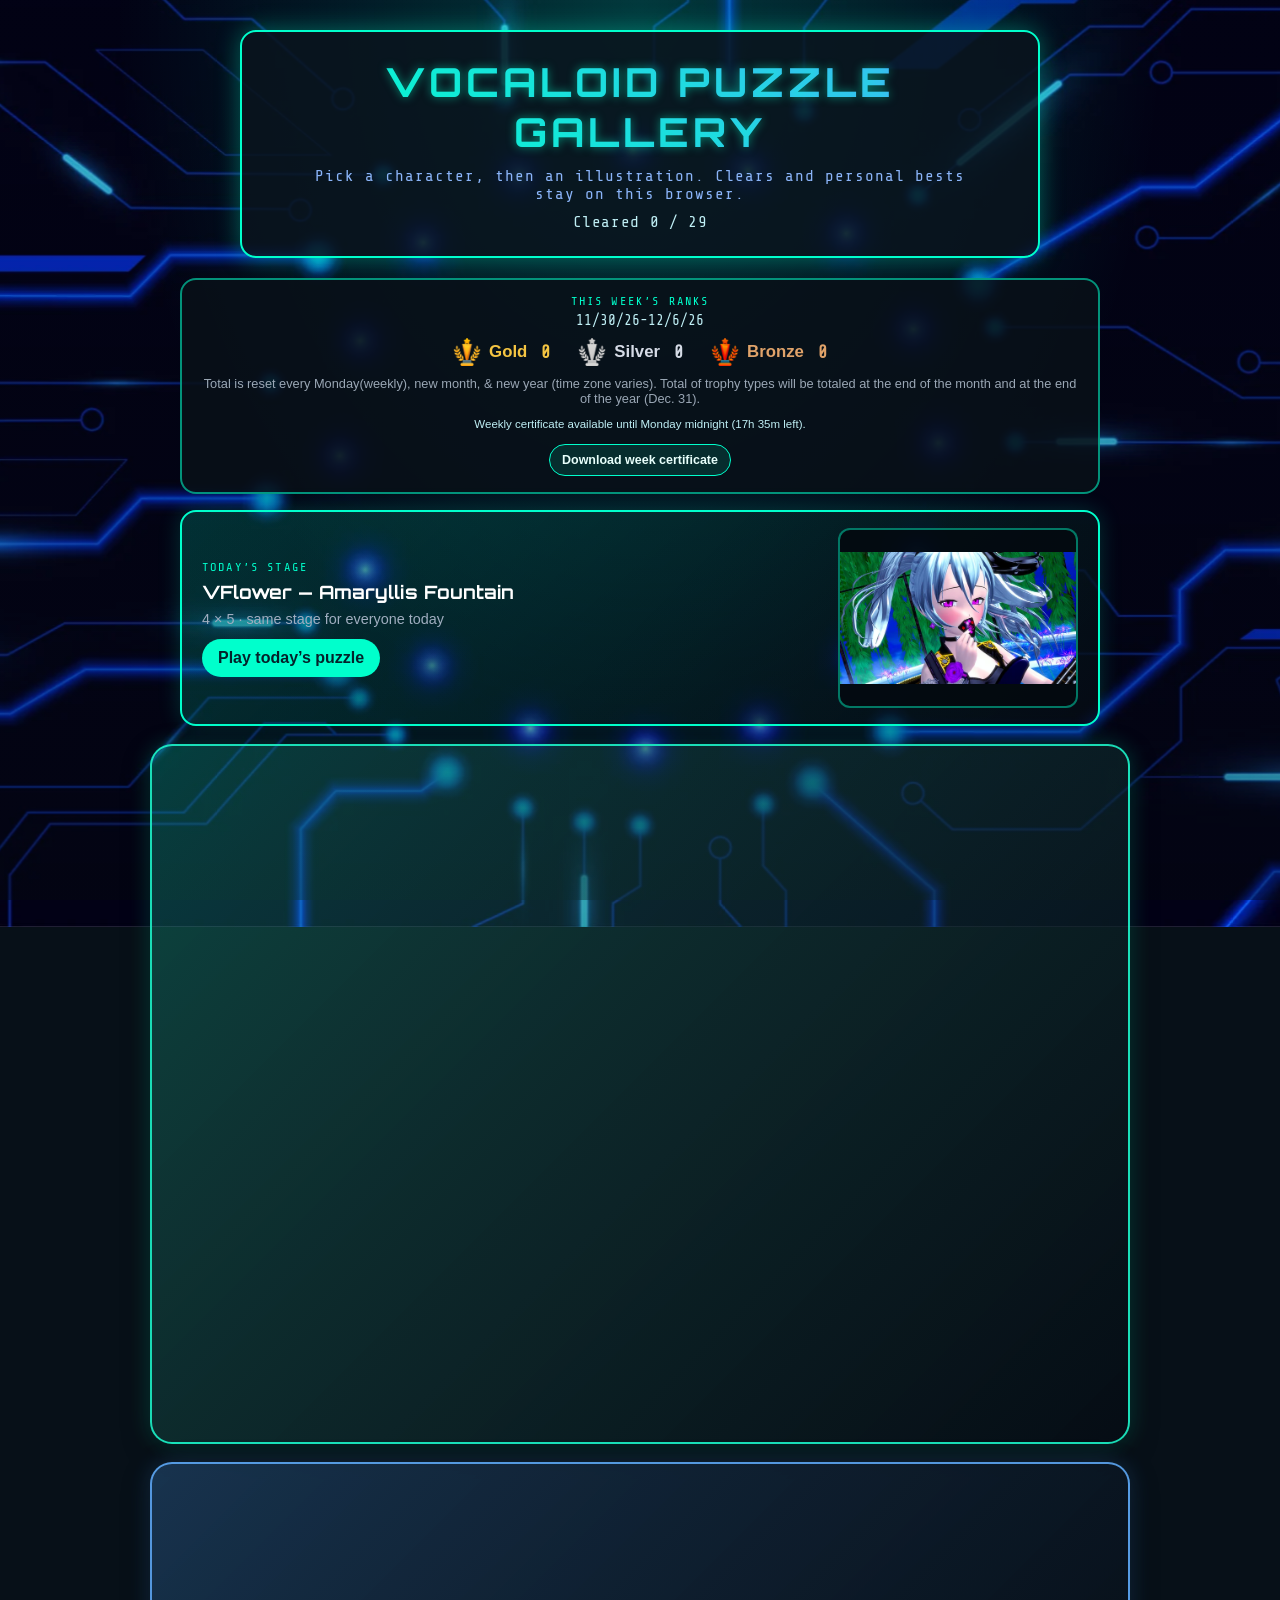
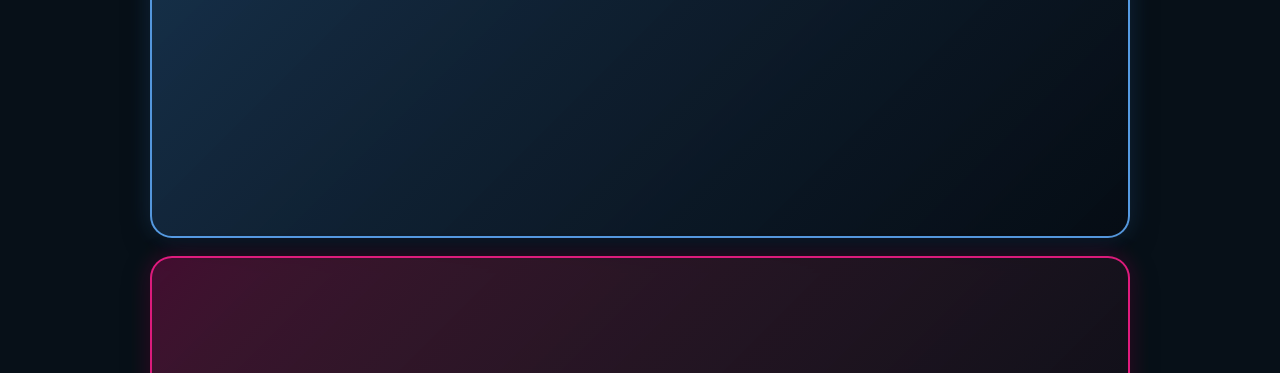
==== commit a2459b5b: "Add Peek timer freeze, footer credits, and the new README screenshot grid." ====
--- a/index.html
+++ b/index.html
@@ -4,7 +4,7 @@
     <meta charset="UTF-8">
     <meta name="viewport" content="width=device-width, initial-scale=1.0">
     <title>Vocaloid Puzzle Gallery</title>
-    <link rel="stylesheet" href="style_sheet.css?v=grid1">
+    <link rel="stylesheet" href="style_sheet.css?v=peek1">
     <link rel="preload" as="image" href="BG-themes/miku-original.webp">
     <link rel="preload" as="image" href="icons/trophy-gold.png">
 </head>
@@ -175,8 +175,20 @@
         </article>
 
     </main>
-    <script src="records.js?v=grid1"></script>
-    <script src="ambient.js?v=grid1"></script>
-    <script src="gallery-preview.js?v=grid1" defer></script>
+    <footer class="site-footer">
+        <p class="footer-kicker">Credits</p>
+        <p>Unofficial fan work. Characters belong to their owners.</p>
+        <p>
+            <a href="https://magnific.com" rel="noopener noreferrer" target="_blank">magnific.com</a>
+            ·
+            <a href="https://pixabay.com" rel="noopener noreferrer" target="_blank">pixabay.com</a>
+        </p>
+        <p>
+            <a href="https://www.flaticon.com/free-icons/gold-trophy" title="gold trophy icons">Gold trophy icons created by Md Tanvirul Haque - Flaticon</a>
+        </p>
+    </footer>
+    <script src="records.js?v=peek1"></script>
+    <script src="ambient.js?v=peek1"></script>
+    <script src="gallery-preview.js?v=peek1" defer></script>
 </body>
 </html>
--- a/style_sheet.css
+++ b/style_sheet.css
@@ -61,7 +61,7 @@
     .bg-image-layer { transition: none; }
 }
 
-header, main, .daily-stage, .character-roster, .controls, .workspace-stage, .rank-panel, #puzzle-container, .week-tally {
+header, main, .daily-stage, .character-roster, .controls, .workspace-stage, .rank-panel, #puzzle-container, .week-tally, .site-footer {
     position: relative;
     z-index: 2;
 }
@@ -1271,7 +1271,7 @@
 
 .peek-overlay.show {
     opacity: 1;
-    pointer-events: none;
+    pointer-events: auto;
 }
 
 .peek-overlay img {
@@ -1320,12 +1320,15 @@
     color: #fff;
 }
 
-.name-picker-desc {
-    margin: 10px auto 8px;
-    max-width: 38ch;
+.name-picker-card .name-picker-desc {
+    margin: 12px auto 10px;
+    max-width: 28rem;
+    width: 100%;
     color: #b7c5d0;
     font-size: 0.92rem;
-    line-height: 1.45;
+    line-height: 1.55;
+    text-align: center;
+    text-wrap: balance;
 }
 
 .name-picker-preview {
@@ -1505,3 +1508,45 @@
         min-height: 44px;
     }
 }
+
+.site-footer {
+    position: relative;
+    z-index: 2;
+    width: min(920px, 92vw);
+    margin: 28px auto 16px;
+    padding: 16px 12px 8px;
+    text-align: center;
+    color: #9aa7b5;
+    font-size: 0.78rem;
+    line-height: 1.55;
+    border-top: 1px solid rgba(0, 255, 204, 0.22);
+    box-sizing: border-box;
+}
+
+.workspace-page .site-footer {
+    width: min(720px, 92vw);
+}
+
+.site-footer .footer-kicker {
+    margin: 0 0 8px;
+    letter-spacing: 0.18em;
+    text-transform: uppercase;
+    color: #00ffcc;
+    font-family: 'Share Tech Mono', monospace;
+    font-size: 0.7rem;
+}
+
+.site-footer p {
+    margin: 6px 0;
+    color: #9aa7b5;
+}
+
+.site-footer a {
+    color: #00ffcc;
+    text-decoration: none;
+}
+
+.site-footer a:hover,
+.site-footer a:focus-visible {
+    text-decoration: underline;
+}
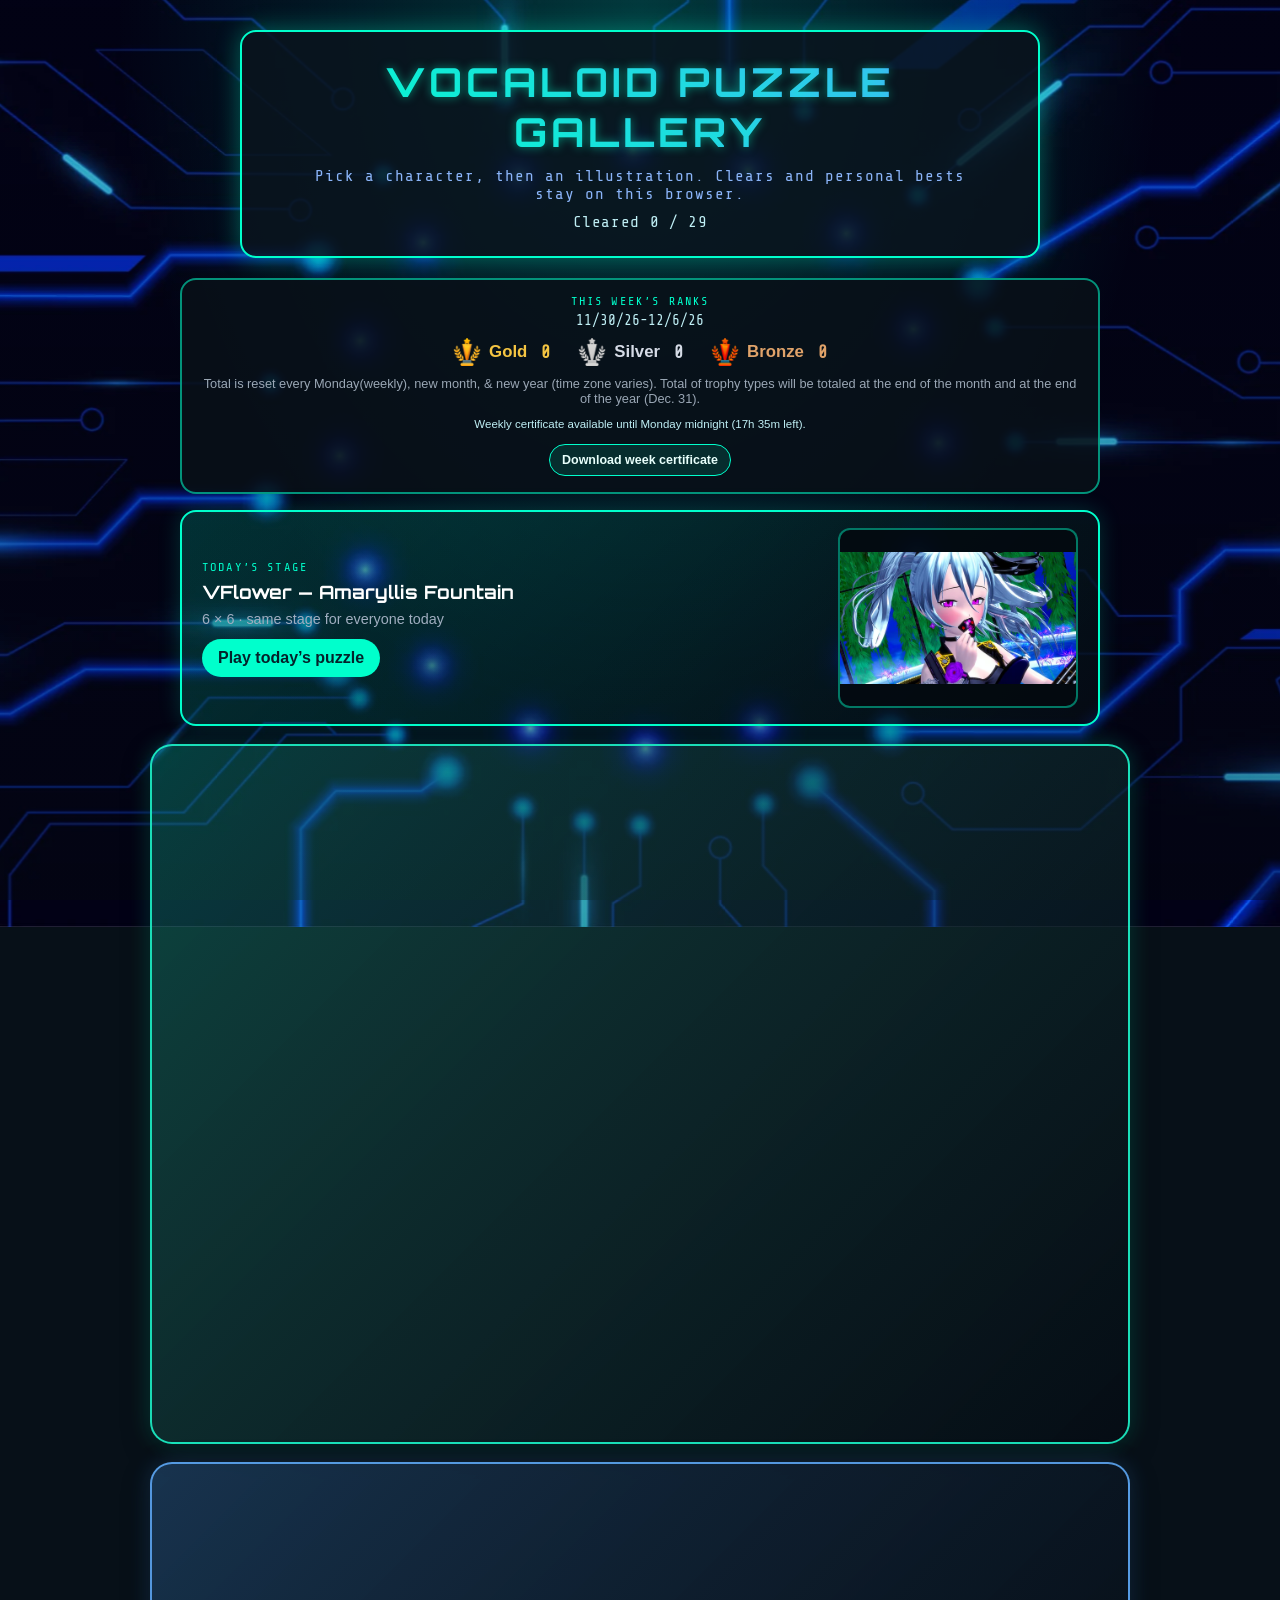
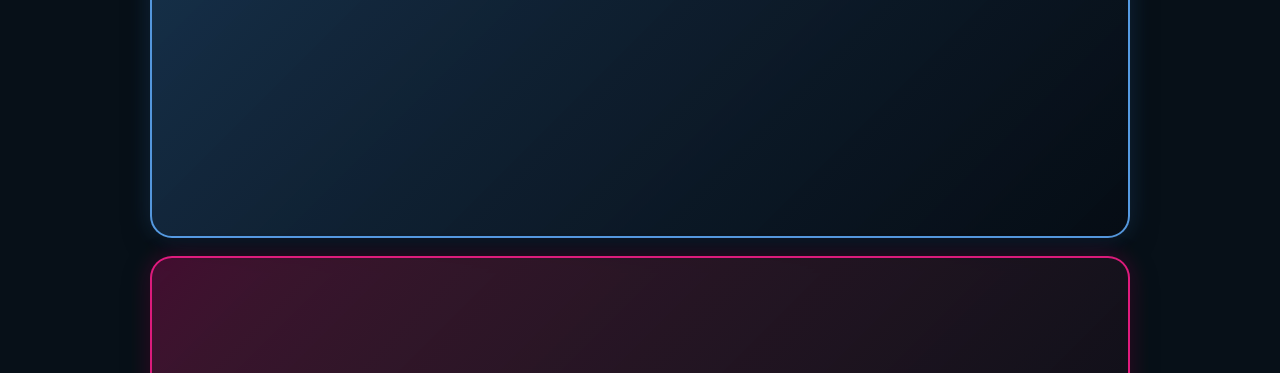
==== commit 3535cf6a: "Use square grids for Today's Stage and itch packaging. Daily stages now pick 3x3, 4x4, 5x5, or 6x6 s" ====
--- a/index.html
+++ b/index.html
@@ -4,7 +4,7 @@
     <meta charset="UTF-8">
     <meta name="viewport" content="width=device-width, initial-scale=1.0">
     <title>Vocaloid Puzzle Gallery</title>
-    <link rel="stylesheet" href="style_sheet.css?v=peek1">
+    <link rel="stylesheet" href="style_sheet.css?v=square1">
     <link rel="preload" as="image" href="BG-themes/miku-original.webp">
     <link rel="preload" as="image" href="icons/trophy-gold.png">
 </head>
@@ -187,8 +187,8 @@
             <a href="https://www.flaticon.com/free-icons/gold-trophy" title="gold trophy icons">Gold trophy icons created by Md Tanvirul Haque - Flaticon</a>
         </p>
     </footer>
-    <script src="records.js?v=peek1"></script>
-    <script src="ambient.js?v=peek1"></script>
-    <script src="gallery-preview.js?v=peek1" defer></script>
+    <script src="records.js?v=square1"></script>
+    <script src="ambient.js?v=square1"></script>
+    <script src="gallery-preview.js?v=square1" defer></script>
 </body>
 </html>
--- a/style_sheet.css
+++ b/style_sheet.css
@@ -924,20 +924,6 @@
     bottom: 30px;
 }
 
-/* Particle Systems */
-.particle {
-    position: absolute;
-    pointer-events: none;
-    border-radius: 50%;
-    animation: floatOut 0.6s ease-out forwards;
-    z-index: 2000;
-}
-
-@keyframes floatOut {
-    0% { transform: translate(0, 0) scale(1); opacity: 1; }
-    100% { transform: translate(var(--dx), var(--dy)) scale(0); opacity: 0; }
-}
-
 /* ==========================================================================
    Responsive gallery — tuned for itch.io embeds (e.g. 1280×720) and smaller
    ========================================================================== */
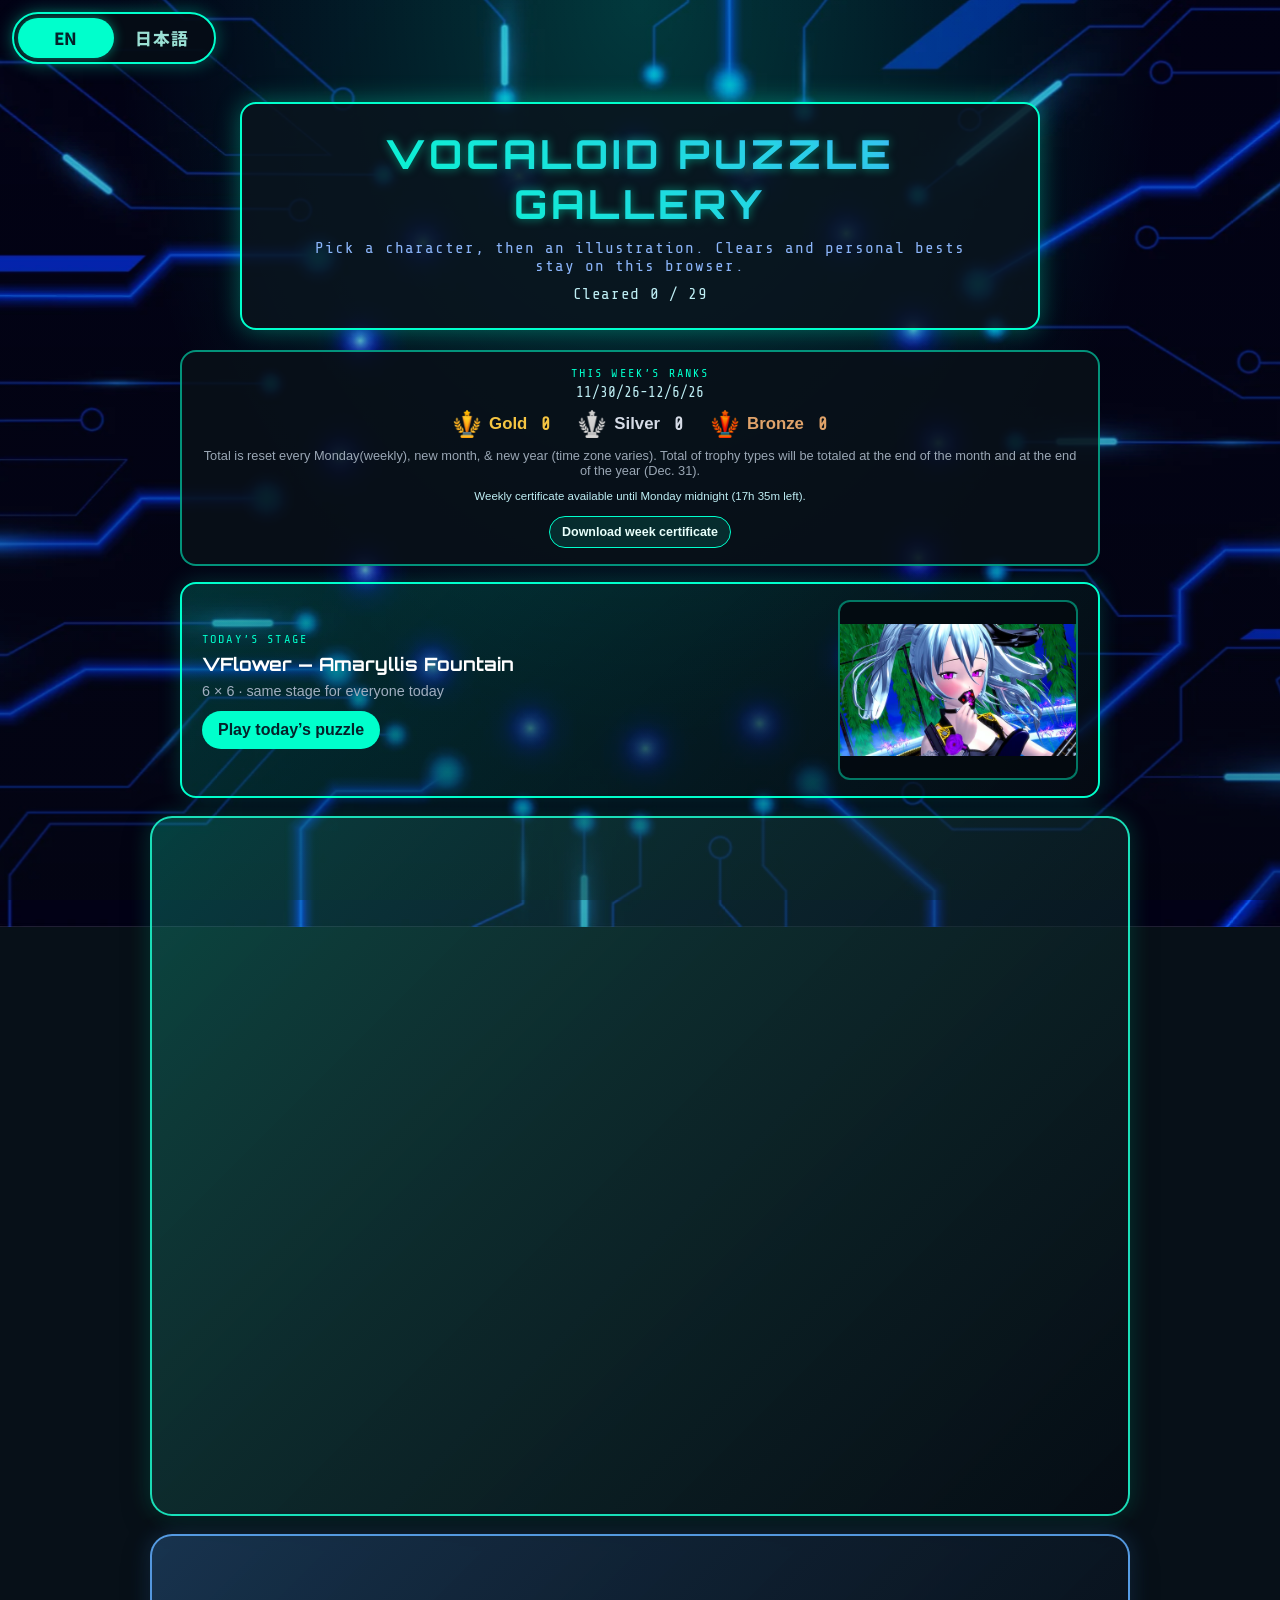
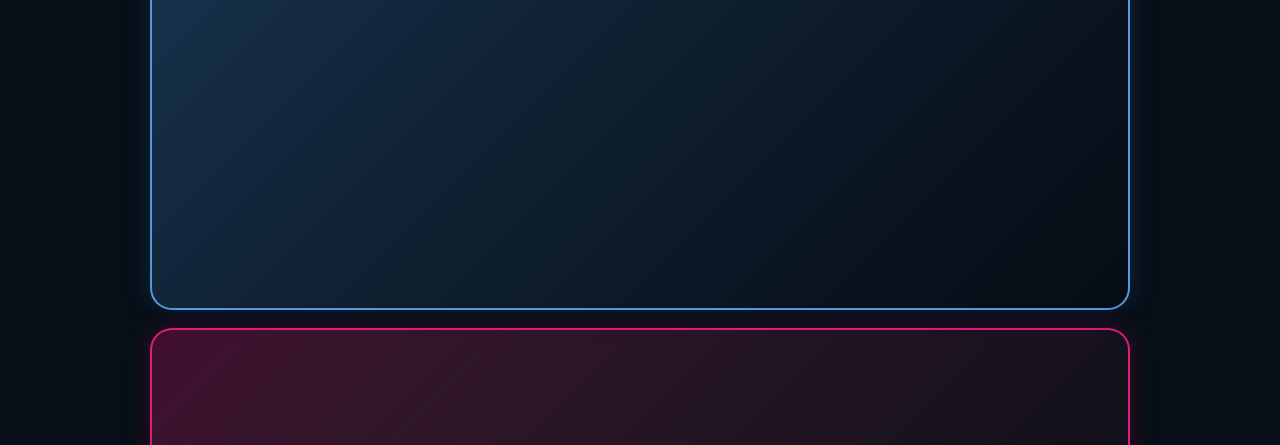
==== commit a9b540c7: "Add EN/JP language toggle and keep katakana character names. Large top-left EN | 日本語 control, rememb" ====
--- a/index.html
+++ b/index.html
@@ -4,44 +4,48 @@
     <meta charset="UTF-8">
     <meta name="viewport" content="width=device-width, initial-scale=1.0">
     <title>Vocaloid Puzzle Gallery</title>
-    <link rel="stylesheet" href="style_sheet.css?v=square1">
+    <link rel="stylesheet" href="style_sheet.css?v=i18n2">
     <link rel="preload" as="image" href="BG-themes/miku-original.webp">
     <link rel="preload" as="image" href="icons/trophy-gold.png">
 </head>
 <body class="gallery-page">
+    <button type="button" id="lang-toggle" class="lang-toggle" data-i18n="meta.langToggle" data-i18n-attr="aria-label" aria-label="Switch language">
+        <span class="lang-opt is-active" data-lang="en" aria-pressed="true">EN</span>
+        <span class="lang-opt" data-lang="ja" aria-pressed="false">日本語</span>
+    </button>
     <div id="bgImageLayerA" class="bg-image-layer active" style="background-image:url('BG-themes/miku-original.webp')"></div>
     <div id="bgImageLayerB" class="bg-image-layer"></div>
     <div class="bg-wash" aria-hidden="true"></div>
 
 
     <header>
-        <h1>VOCALOID PUZZLE GALLERY</h1>
-        <p>Pick a character, then an illustration. Clears and personal bests stay on this browser.</p>
+        <h1 data-i18n="gallery.heading">VOCALOID PUZZLE GALLERY</h1>
+        <p data-i18n="gallery.tagline">Pick a character, then an illustration. Clears and personal bests stay on this browser.</p>
         <p id="gallery-progress" class="gallery-progress">Cleared 0 / 29</p>
     </header>
 
-    <section id="week-tally" class="week-tally" aria-label="This week's trophy collection">
-        <p class="week-tally-kicker">This week’s ranks</p>
+    <section id="week-tally" class="week-tally" data-i18n="week.aria" data-i18n-attr="aria-label" aria-label="This week's trophy collection">
+        <p class="week-tally-kicker" data-i18n="week.kicker">This week’s ranks</p>
         <p id="week-tally-range" class="week-tally-range"></p>
         <ul class="week-tally-row">
-            <li class="rank-row-gold"><img class="trophy-icon week-trophy" src="icons/trophy-gold.png?v=crop2" width="28" height="28" alt=""> Gold <strong id="week-gold">0</strong></li>
-            <li class="rank-row-silver"><img class="trophy-icon week-trophy" src="icons/trophy-silver.png?v=crop2" width="28" height="28" alt=""> Silver <strong id="week-silver">0</strong></li>
-            <li class="rank-row-bronze"><img class="trophy-icon week-trophy" src="icons/trophy-bronze.png?v=crop2" width="28" height="28" alt=""> Bronze <strong id="week-bronze">0</strong></li>
+            <li class="rank-row-gold"><img class="trophy-icon week-trophy" src="icons/trophy-gold.png?v=crop2" width="28" height="28" alt=""> <span data-i18n="rank.gold">Gold</span> <strong id="week-gold">0</strong></li>
+            <li class="rank-row-silver"><img class="trophy-icon week-trophy" src="icons/trophy-silver.png?v=crop2" width="28" height="28" alt=""> <span data-i18n="rank.silver">Silver</span> <strong id="week-silver">0</strong></li>
+            <li class="rank-row-bronze"><img class="trophy-icon week-trophy" src="icons/trophy-bronze.png?v=crop2" width="28" height="28" alt=""> <span data-i18n="rank.bronze">Bronze</span> <strong id="week-bronze">0</strong></li>
         </ul>
-        <p class="week-tally-reset">Total is reset every Monday(weekly), new month, & new year (time zone varies). Total of trophy types will be totaled at the end of the month and at the end of the year (Dec. 31).</p>
+        <p class="week-tally-reset" data-i18n="week.reset">Total is reset every Monday(weekly), new month, & new year (time zone varies). Total of trophy types will be totaled at the end of the month and at the end of the year (Dec. 31).</p>
         <div id="week-tally-notices" class="rank-notices"></div>
         <div id="week-tally-downloads" class="rank-downloads"></div>
     </section>
 
-    <section id="daily-stage" class="daily-stage" aria-label="Today's featured puzzle">
+    <section id="daily-stage" class="daily-stage" data-i18n="daily.aria" data-i18n-attr="aria-label" aria-label="Today's featured puzzle">
         <div class="daily-copy">
-            <p class="daily-kicker">Today’s stage</p>
-            <h2 id="daily-title">Loading…</h2>
+            <p class="daily-kicker" data-i18n="daily.kicker">Today’s stage</p>
+            <h2 id="daily-title" data-i18n="daily.loading">Loading…</h2>
             <p id="daily-meta" class="daily-meta"></p>
-            <a id="daily-play" class="daily-play" href="#">Play today’s puzzle</a>
+            <a id="daily-play" class="daily-play" href="#" data-i18n="daily.play">Play today’s puzzle</a>
         </div>
         <div class="daily-art-wrap">
-            <img id="daily-art" class="daily-art" alt="Today’s featured illustration">
+            <img id="daily-art" class="daily-art" data-i18n="daily.artAlt" data-i18n-attr="alt" alt="Today’s featured illustration">
         </div>
     </section>
 
@@ -49,7 +53,7 @@
 
         <article class="character-panel theme-miku-original">
             <div class="character-box miku-original-card">
-                <div class="card-title">Hatsune Miku</div>
+                <div class="card-title" data-i18n="char.original">Hatsune Miku</div>
             </div>
             <div class="thumbnail-row">
                 <a data-preview="previews/Hatsune-Miku__Hatsune-Miku-images__Cyber-Miku-Revamped2-1.webp" href="workspace_template.html?char=miku-original&puzzle=Cyber-Miku-Revamped2-1.jpg" class="thumb-link">
@@ -87,7 +91,7 @@
 
         <article class="character-panel theme-miku-supreme">
             <div class="character-box miku-supreme-card">
-                <div class="card-title">Supreme</div>
+                <div class="card-title" data-i18n="char.supreme">Supreme</div>
             </div>
             <div class="thumbnail-row">
                 <a data-preview="previews/Hatsune-Miku__Supreme-images__Supreme-V3.webp" href="workspace_template.html?char=miku-supreme&puzzle=Supreme-V3.jpg" class="thumb-link">
@@ -107,7 +111,7 @@
 
         <article class="character-panel theme-miku-honey">
             <div class="character-box miku-honey-card">
-                <div class="card-title">Honey Whip</div>
+                <div class="card-title" data-i18n="char.honey">Honey Whip</div>
             </div>
             <div class="thumbnail-row">
                 <a data-preview="previews/Hatsune-Miku__Honey-Whip-images__Honey_Whip-1.webp" href="workspace_template.html?char=miku-honey&puzzle=Honey_Whip-1.png" class="thumb-link">
@@ -130,7 +134,7 @@
 
         <article class="character-panel theme-miku-25ji">
             <div class="character-box miku-25ji-card">
-                <div class="card-title">25-ji</div>
+                <div class="card-title" data-i18n="char.nightcord">25-ji</div>
             </div>
             <div class="thumbnail-row">
                 <a data-preview="previews/Hatsune-Miku__25-ji-images__25-ji-Miku-Moonlight-V1.webp" href="workspace_template.html?char=miku-25ji&puzzle=25-ji-Miku-Moonlight-V1.jpg" class="thumb-link">
@@ -153,7 +157,7 @@
 
         <article class="character-panel theme-vflower">
             <div class="character-box vflower-card">
-                <div class="card-title">VFlower V3</div>
+                <div class="card-title" data-i18n="char.vflower">VFlower V3</div>
             </div>
             <div class="thumbnail-row">
                 <a data-preview="previews/VFlower-V3__Black_Window_VFlower1.webp" href="workspace_template.html?char=vflower&puzzle=Black_Window_VFlower1.jpg" class="thumb-link">
@@ -176,8 +180,8 @@
 
     </main>
     <footer class="site-footer">
-        <p class="footer-kicker">Credits</p>
-        <p>Unofficial fan work. Characters belong to their owners.</p>
+        <p class="footer-kicker" data-i18n="footer.credits">Credits</p>
+        <p data-i18n="footer.unofficial">Unofficial fan work. Characters belong to their owners.</p>
         <p>
             <a href="https://magnific.com" rel="noopener noreferrer" target="_blank">magnific.com</a>
             ·
@@ -187,8 +191,9 @@
             <a href="https://www.flaticon.com/free-icons/gold-trophy" title="gold trophy icons">Gold trophy icons created by Md Tanvirul Haque - Flaticon</a>
         </p>
     </footer>
-    <script src="records.js?v=square1"></script>
-    <script src="ambient.js?v=square1"></script>
-    <script src="gallery-preview.js?v=square1" defer></script>
+    <script src="records.js?v=i18n2"></script>
+    <script src="i18n.js?v=i18n2"></script>
+    <script src="ambient.js?v=i18n2"></script>
+    <script src="gallery-preview.js?v=i18n2" defer></script>
 </body>
 </html>
--- a/style_sheet.css
+++ b/style_sheet.css
@@ -1,5 +1,5 @@
 /* Import Theme Fonts from Google Fonts */
-@import url('https://fonts.googleapis.com/css2?family=Orbitron:wght@700;900&family=Great+Vibes&family=Cinzel:wght@700;900&family=Metal+Mania&family=Share+Tech+Mono&display=swap');
+@import url('https://fonts.googleapis.com/css2?family=Orbitron:wght@700;900&family=Great+Vibes&family=Cinzel:wght@700;900&family=Metal+Mania&family=Share+Tech+Mono&family=Noto+Sans+JP:wght@400;700;900&display=swap');
 
 :root {
     --ambient-color: #00ffcc;
@@ -13,7 +13,7 @@
 
 body {
     margin: 0;
-    padding: 0 0 40px 0;
+    padding: 72px 0 40px 0;
     font-family: 'Segoe UI', Tahoma, Geneva, Verdana, sans-serif;
     background: #071018;
     display: flex;
@@ -25,6 +25,87 @@
     overflow-y: auto;
     box-sizing: border-box;
     position: relative;
+}
+
+html[lang="ja"] body {
+    font-family: 'Noto Sans JP', 'Segoe UI', Tahoma, Geneva, Verdana, sans-serif;
+}
+
+html[lang="ja"] header h1,
+html[lang="ja"] .card-title,
+html[lang="ja"] .daily-stage h2,
+html[lang="ja"] .modal-card h2,
+html[lang="ja"] .name-picker-desc,
+html[lang="ja"] .rank-panel,
+html[lang="ja"] .size-btn,
+html[lang="ja"] .modal-btn,
+html[lang="ja"] .back-btn,
+html[lang="ja"] .daily-play,
+html[lang="ja"] .rank-dl-btn,
+html[lang="ja"] .week-tally,
+html[lang="ja"] .site-footer {
+    font-family: 'Noto Sans JP', 'Orbitron', sans-serif;
+    letter-spacing: 0.06em;
+}
+
+.lang-toggle {
+    position: fixed;
+    top: 12px;
+    left: 12px;
+    z-index: 250000;
+    display: flex;
+    align-items: stretch;
+    gap: 0;
+    min-height: 52px;
+    padding: 4px;
+    border-radius: 999px;
+    border: 2px solid #00ffcc;
+    background: rgba(6, 14, 22, 0.92);
+    box-shadow: 0 0 18px rgba(0, 255, 204, 0.35);
+    cursor: pointer;
+    color: #e8f6f4;
+    font-family: 'Noto Sans JP', 'Share Tech Mono', sans-serif;
+    user-select: none;
+    touch-action: manipulation;
+}
+
+.lang-toggle:hover,
+.lang-toggle:focus-visible {
+    filter: brightness(1.08);
+    outline: none;
+}
+
+.lang-opt {
+    display: flex;
+    align-items: center;
+    justify-content: center;
+    min-width: 64px;
+    padding: 8px 16px;
+    border-radius: 999px;
+    font-size: 1.05rem;
+    font-weight: 800;
+    letter-spacing: 0.04em;
+    color: #9adfd4;
+    pointer-events: auto;
+}
+
+.lang-opt.is-active {
+    background: #00ffcc;
+    color: #04222a;
+    box-shadow: 0 0 12px rgba(0, 255, 204, 0.45);
+}
+
+@media screen and (max-width: 700px) {
+    .lang-toggle {
+        min-height: 48px;
+        top: 8px;
+        left: 8px;
+    }
+    .lang-opt {
+        min-width: 56px;
+        padding: 7px 12px;
+        font-size: 0.98rem;
+    }
 }
 
 .bg-image-layer {
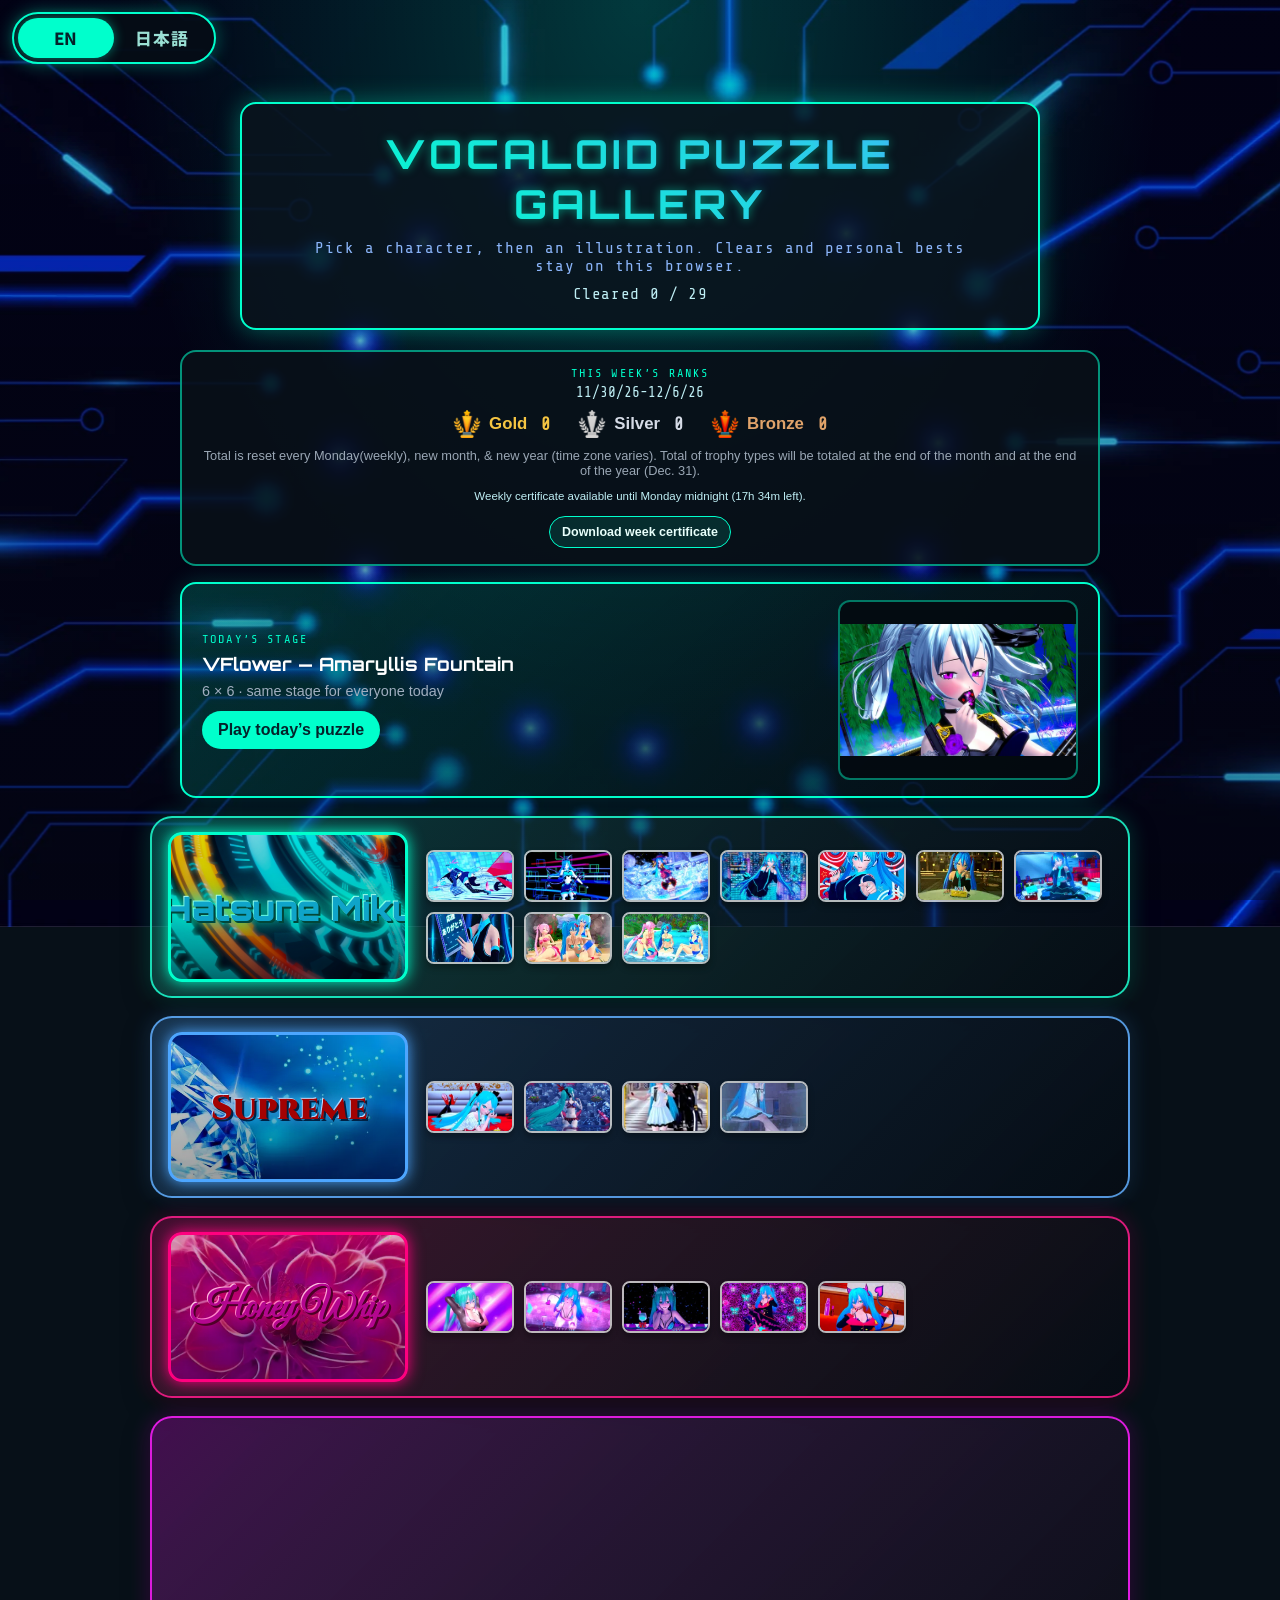
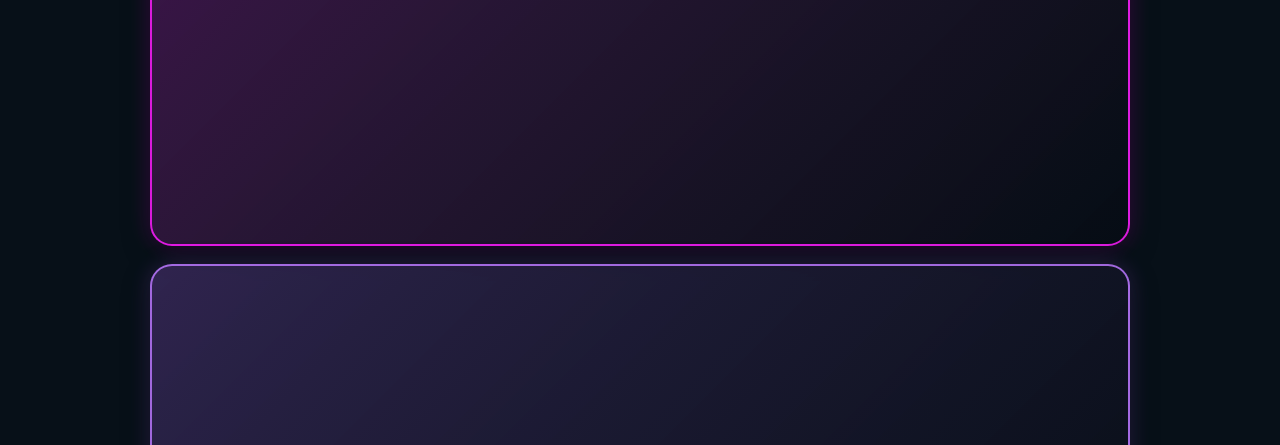
==== commit f9874ab5: "Scale Japanese character banners so Honey Whip and VFlower fit the cards." ====
--- a/index.html
+++ b/index.html
@@ -4,7 +4,7 @@
     <meta charset="UTF-8">
     <meta name="viewport" content="width=device-width, initial-scale=1.0">
     <title>Vocaloid Puzzle Gallery</title>
-    <link rel="stylesheet" href="style_sheet.css?v=i18n2">
+    <link rel="stylesheet" href="style_sheet.css?v=i18n3">
     <link rel="preload" as="image" href="BG-themes/miku-original.webp">
     <link rel="preload" as="image" href="icons/trophy-gold.png">
 </head>
--- a/style_sheet.css
+++ b/style_sheet.css
@@ -32,7 +32,6 @@
 }
 
 html[lang="ja"] header h1,
-html[lang="ja"] .card-title,
 html[lang="ja"] .daily-stage h2,
 html[lang="ja"] .modal-card h2,
 html[lang="ja"] .name-picker-desc,
@@ -46,6 +45,23 @@
 html[lang="ja"] .site-footer {
     font-family: 'Noto Sans JP', 'Orbitron', sans-serif;
     letter-spacing: 0.06em;
+}
+
+html[lang="ja"] header p,
+html[lang="ja"] .week-tally-kicker,
+html[lang="ja"] .week-tally-range,
+html[lang="ja"] .week-tally-reset,
+html[lang="ja"] .daily-kicker,
+html[lang="ja"] .daily-meta,
+html[lang="ja"] .gallery-progress {
+    font-family: 'Noto Sans JP', 'Share Tech Mono', sans-serif;
+    letter-spacing: 0.04em;
+}
+
+html[lang="ja"] .daily-kicker,
+html[lang="ja"] .week-tally-kicker {
+    letter-spacing: 0.08em;
+    text-transform: none;
 }
 
 .lang-toggle {
@@ -243,6 +259,8 @@
     background-position: center;
     box-shadow: 0 0 16px var(--glow-color, var(--theme-color));
     box-sizing: border-box;
+    container-type: inline-size;
+    container-name: charcard;
 }
 
 .character-box::after {
@@ -376,6 +394,41 @@
         3px 3px 0px #300060, 
         0px 0px 15px rgba(153, 51, 255, 0.95),
         0px 0px 25px rgba(153, 51, 255, 0.5);
+}
+
+/* Japanese names are wider than the Latin display fonts these sizes were built for. */
+html[lang="ja"] .card-title {
+    font-family: 'Noto Sans JP', sans-serif;
+    font-weight: 900;
+    letter-spacing: 0.03em;
+    white-space: nowrap;
+    padding: 0 12px;
+    max-width: 100%;
+    box-sizing: border-box;
+    line-height: 1.2;
+    text-align: center;
+}
+
+html[lang="ja"] .miku-original-card .card-title {
+    font-size: clamp(1.25rem, 14cqi, 1.85rem);
+}
+
+html[lang="ja"] .miku-supreme-card .card-title {
+    font-size: clamp(1.15rem, 12cqi, 1.7rem);
+}
+
+html[lang="ja"] .miku-honey-card .card-title {
+    font-size: clamp(1.05rem, 10.4cqi, 1.62rem);
+    letter-spacing: 0.02em;
+}
+
+html[lang="ja"] .miku-25ji-card .card-title {
+    font-size: clamp(1.35rem, 16cqi, 2rem);
+}
+
+html[lang="ja"] .vflower-card .card-title {
+    font-size: clamp(0.98rem, 9.4cqi, 1.48rem);
+    letter-spacing: 0.02em;
 }
 
 /* Horizontal Thumbnail Choice Track — wraps so puzzle picks are never clipped */
@@ -1049,6 +1102,15 @@
     .miku-honey-card .card-title {
         font-size: 2rem;
     }
+    html[lang="ja"] .card-title {
+        white-space: nowrap;
+    }
+    html[lang="ja"] .miku-honey-card .card-title {
+        font-size: clamp(1.15rem, 10.4cqi, 1.7rem);
+    }
+    html[lang="ja"] .vflower-card .card-title {
+        font-size: clamp(1.05rem, 9.4cqi, 1.55rem);
+    }
     .thumb-link {
         width: 72px;
         height: 44px;
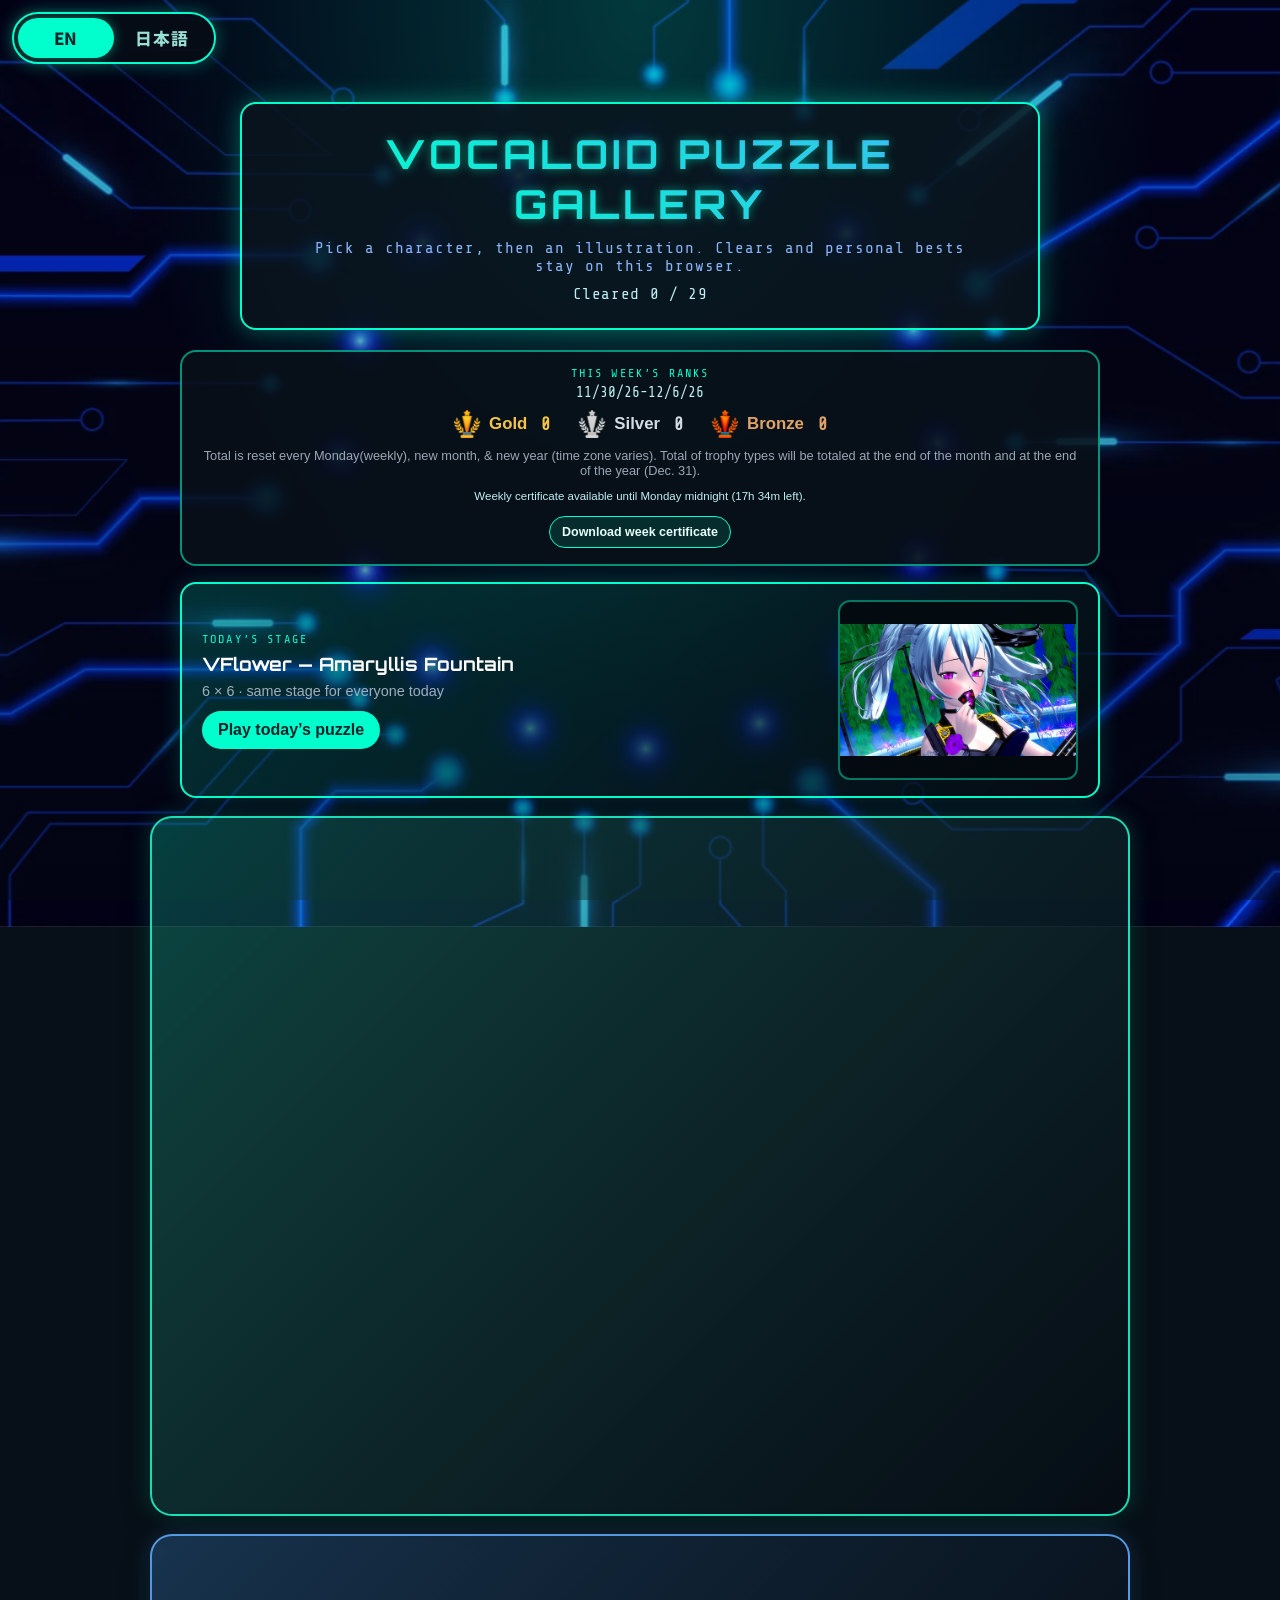
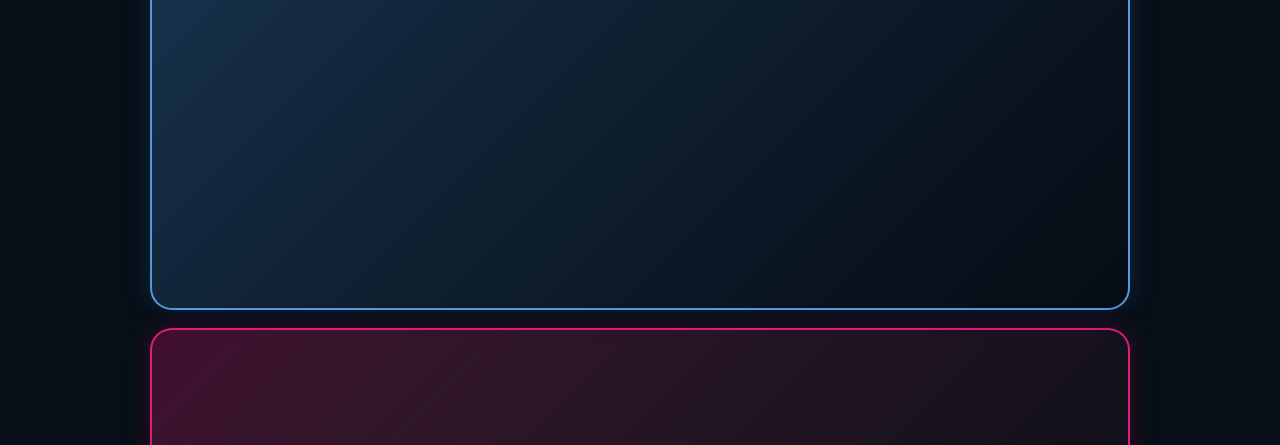
==== commit 85deb0a8: "Use dual EN/JP Vocaloid name lists and never generate producer names." ====
--- a/index.html
+++ b/index.html
@@ -4,7 +4,7 @@
     <meta charset="UTF-8">
     <meta name="viewport" content="width=device-width, initial-scale=1.0">
     <title>Vocaloid Puzzle Gallery</title>
-    <link rel="stylesheet" href="style_sheet.css?v=i18n3">
+    <link rel="stylesheet" href="style_sheet.css?v=i18n4">
     <link rel="preload" as="image" href="BG-themes/miku-original.webp">
     <link rel="preload" as="image" href="icons/trophy-gold.png">
 </head>
--- a/style_sheet.css
+++ b/style_sheet.css
@@ -62,6 +62,26 @@
 html[lang="ja"] .week-tally-kicker {
     letter-spacing: 0.08em;
     text-transform: none;
+}
+
+html[lang="ja"] .name-picker-kicker,
+html[lang="ja"] .name-picker-preview,
+html[lang="ja"] .name-slot-label,
+html[lang="ja"] .name-slot-word,
+html[lang="ja"] .name-slot-lock {
+    font-family: 'Noto Sans JP', 'Share Tech Mono', sans-serif;
+    letter-spacing: 0.04em;
+    text-transform: none;
+}
+
+html[lang="ja"] .name-slot-word {
+    font-size: 1.02rem;
+    line-height: 1.3;
+    word-break: keep-all;
+}
+
+html[lang="ja"] .name-picker-preview {
+    font-size: clamp(1.02rem, 3.2vw, 1.4rem);
 }
 
 .lang-toggle {
